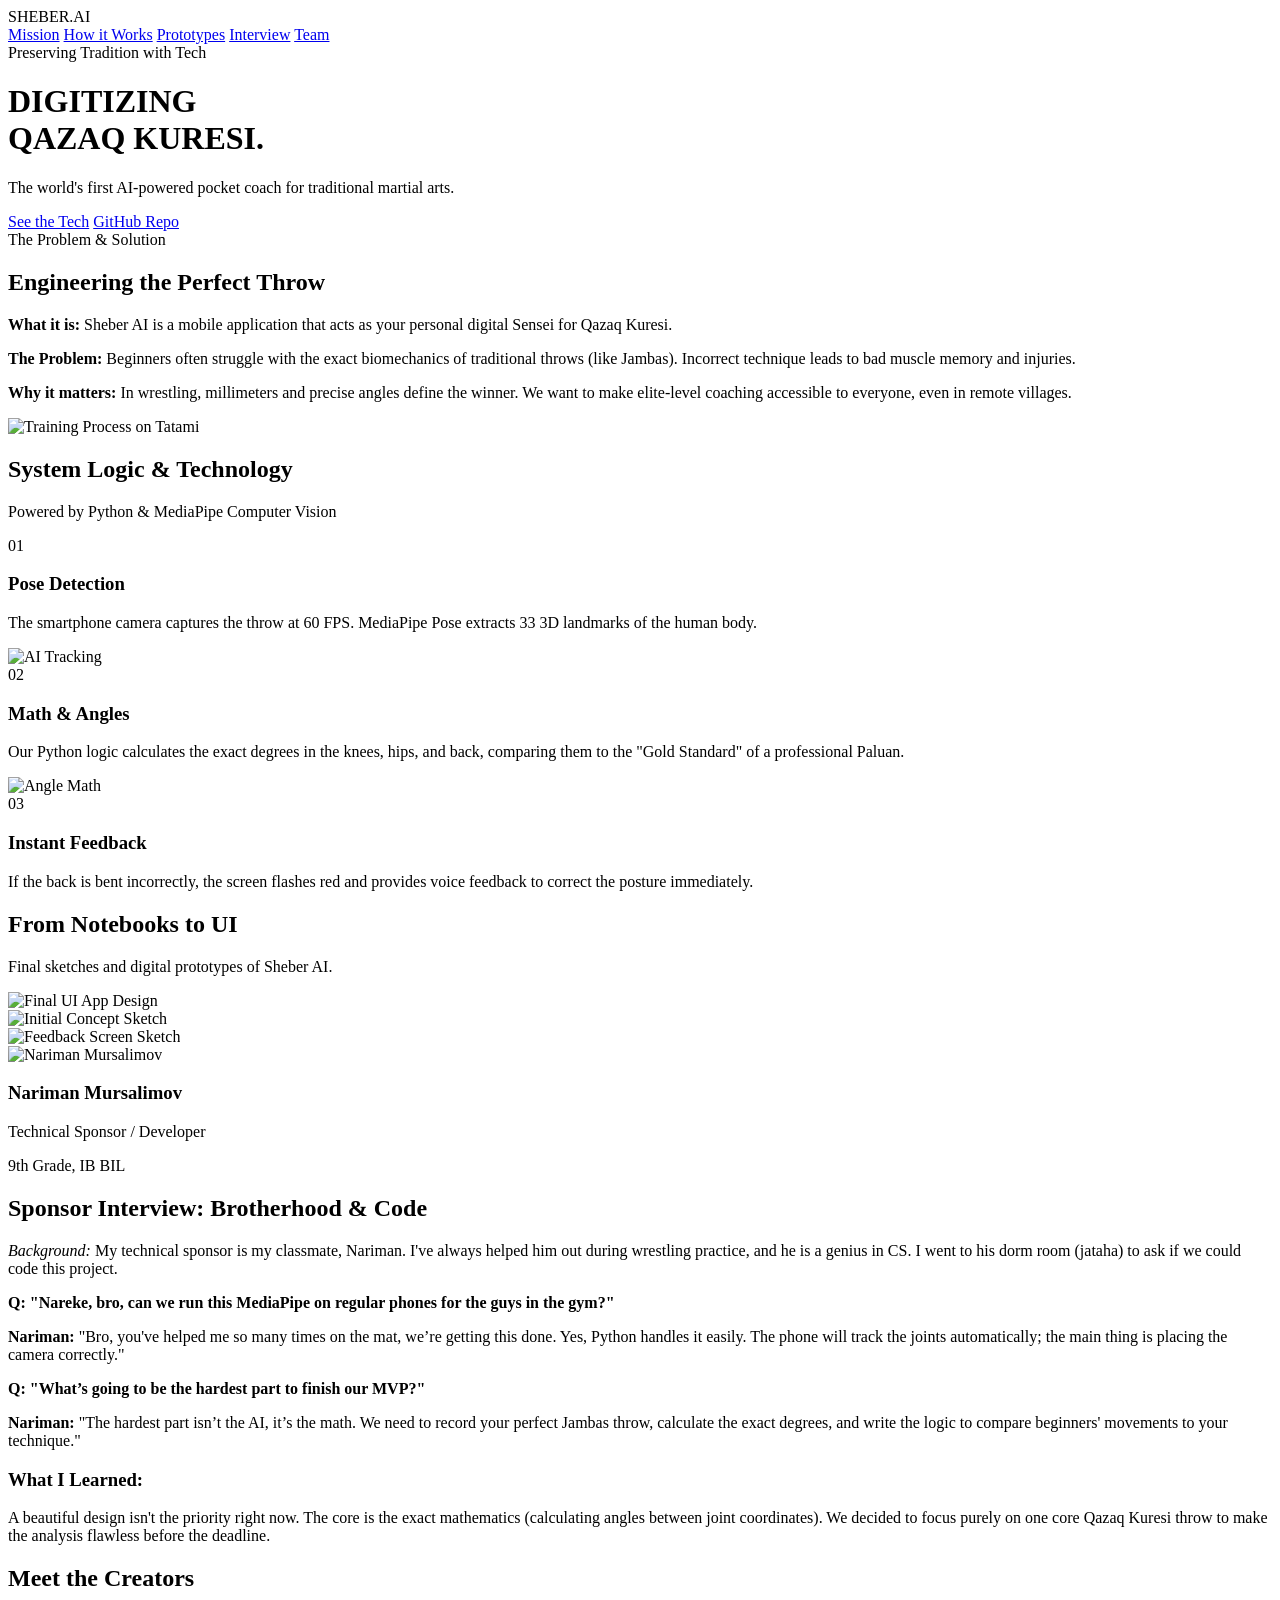
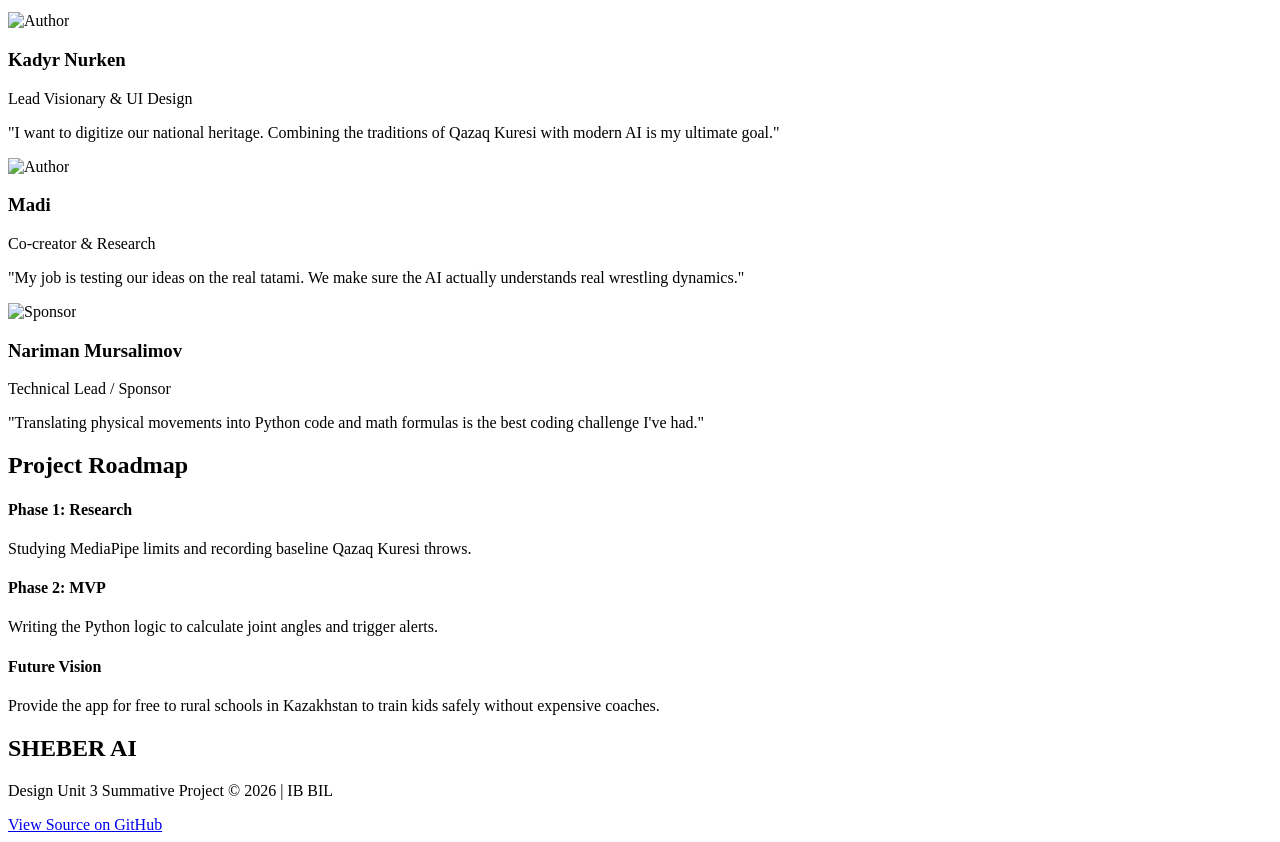
==== index.html @ 111e593d "Add initial HTML structure for Sheber AI project This HTML file serves as the main structure for the" ====
<!DOCTYPE html>
<html lang="en">
<head>
    <meta charset="UTF-8">
    <meta name="viewport" content="width=device-width, initial-scale=1.0">
    <title>Sheber AI | Digitizing Qazaq Kuresi</title>
    <link rel="stylesheet" href="style.css">
    <link href="https://fonts.googleapis.com/css2?family=Plus+Jakarta+Sans:wght@300;400;600;800&display=swap" rel="stylesheet">
</head>
<body>

    <nav class="glass-nav">
        <div class="nav-content">
            <div class="logo">SHEBER<span>.AI</span></div>
            <div class="links">
                <a href="#about">Mission</a>
                <a href="#logic">How it Works</a>
                <a href="#prototype">Prototypes</a>
                <a href="#sponsor">Interview</a>
                <a href="#authors">Team</a>
            </div>
        </div>
    </nav>

    <header class="hero-premium">
        <div class="hero-bg" style="background-image: url('hero-bg.jpg');"></div>
        <div class="hero-inner">
            <span class="badge">Preserving Tradition with Tech</span>
            <h1>DIGITIZING<br><span class="gradient-text">QAZAQ KURESI.</span></h1>
            <p>The world's first AI-powered pocket coach for traditional martial arts.</p>
            <div class="hero-cta">
                <a href="#logic" class="btn-main">See the Tech</a>
                <a href="https://github.com/твоя-ссылка" class="btn-outline">GitHub Repo</a>
            </div>
        </div>
    </header>

    <section id="about" class="reveal">
        <div class="container grid-main">
            <div class="text-block">
                <span class="tag">The Problem & Solution</span>
                <h2>Engineering the Perfect Throw</h2>
                <p><strong>What it is:</strong> Sheber AI is a mobile application that acts as your personal digital Sensei for Qazaq Kuresi.</p>
                <p><strong>The Problem:</strong> Beginners often struggle with the exact biomechanics of traditional throws (like Jambas). Incorrect technique leads to bad muscle memory and injuries.</p>
                <p><strong>Why it matters:</strong> In wrestling, millimeters and precise angles define the winner. We want to make elite-level coaching accessible to everyone, even in remote villages.</p>
            </div>
            <div class="image-block">
                <img src="gym-real.jpg" alt="Training Process on Tatami">
            </div>
        </div>
    </section>

    <section id="logic" class="dark-section reveal">
        <div class="container">
            <h2 class="center white-text">System Logic & Technology</h2>
            <p class="center white-text subtitle">Powered by Python & MediaPipe Computer Vision</p>
            
            <div class="logic-steps">
                <div class="l-card">
                    <div class="step-num">01</div>
                    <h3>Pose Detection</h3>
                    <p>The smartphone camera captures the throw at 60 FPS. MediaPipe Pose extracts 33 3D landmarks of the human body.</p>
                    <img src="ai-skeleton.jpg" alt="AI Tracking" class="tech-img">
                </div>
                <div class="l-card">
                    <div class="step-num">02</div>
                    <h3>Math & Angles</h3>
                    <p>Our Python logic calculates the exact degrees in the knees, hips, and back, comparing them to the "Gold Standard" of a professional Paluan.</p>
                    <img src="math-logic.jpg" alt="Angle Math" class="tech-img">
                </div>
                <div class="l-card">
                    <div class="step-num">03</div>
                    <h3>Instant Feedback</h3>
                    <p>If the back is bent incorrectly, the screen flashes red and provides voice feedback to correct the posture immediately.</p>
                </div>
            </div>
        </div>
    </section>

    <section id="prototype" class="reveal">
        <div class="container">
            <h2 class="center">From Notebooks to UI</h2>
            <p class="center subtitle">Final sketches and digital prototypes of Sheber AI.</p>
            <div class="gallery-premium">
                <div class="gallery-item main-p"><img src="final-ui.jpg" alt="Final UI App Design"></div>
                <div class="gallery-item"><img src="sketch1.jpg" alt="Initial Concept Sketch"></div>
                <div class="gallery-item"><img src="sketch2.jpg" alt="Feedback Screen Sketch"></div>
            </div>
        </div>
    </section>

    <section id="sponsor" class="reveal">
        <div class="container">
            <div class="sponsor-box">
                <div class="sponsor-profile">
                    <img src="nariman.jpg" alt="Nariman Mursalimov">
                    <h3>Nariman Mursalimov</h3>
                    <p class="role">Technical Sponsor / Developer</p>
                    <p class="school">9th Grade, IB BIL</p>
                </div>
                <div class="sponsor-text">
                    <h2>Sponsor Interview: Brotherhood & Code</h2>
                    <p><em>Background:</em> My technical sponsor is my classmate, Nariman. I've always helped him out during wrestling practice, and he is a genius in CS. I went to his dorm room (jataha) to ask if we could code this project.</p>
                    
                    <div class="qa-block">
                        <p><strong>Q: "Nareke, bro, can we run this MediaPipe on regular phones for the guys in the gym?"</strong></p>
                        <p><strong>Nariman:</strong> "Bro, you've helped me so many times on the mat, we’re getting this done. Yes, Python handles it easily. The phone will track the joints automatically; the main thing is placing the camera correctly."</p>
                    </div>
                    
                    <div class="qa-block">
                        <p><strong>Q: "What’s going to be the hardest part to finish our MVP?"</strong></p>
                        <p><strong>Nariman:</strong> "The hardest part isn’t the AI, it’s the math. We need to record your perfect Jambas throw, calculate the exact degrees, and write the logic to compare beginners' movements to your technique."</p>
                    </div>

                    <div class="learned-block">
                        <h3>What I Learned:</h3>
                        <p>A beautiful design isn't the priority right now. The core is the exact mathematics (calculating angles between joint coordinates). We decided to focus purely on one core Qazaq Kuresi throw to make the analysis flawless before the deadline.</p>
                    </div>
                </div>
            </div>
        </div>
    </section>

    <section id="authors" class="dark-section reveal">
        <div class="container">
            <h2 class="center white-text">Meet the Creators</h2>
            <div class="team-grid">
                <div class="team-card">
                    <img src="nurken.jpg" alt="Author">
                    <h3>Kadyr Nurken</h3>
                    <p class="role">Lead Visionary & UI Design</p>
                    <p class="motivation">"I want to digitize our national heritage. Combining the traditions of Qazaq Kuresi with modern AI is my ultimate goal."</p>
                </div>
                <div class="team-card">
                    <img src="madi.jpg" alt="Author">
                    <h3>Madi</h3>
                    <p class="role">Co-creator & Research</p>
                    <p class="motivation">"My job is testing our ideas on the real tatami. We make sure the AI actually understands real wrestling dynamics."</p>
                </div>
                <div class="team-card">
                    <img src="nariman-code.jpg" alt="Sponsor">
                    <h3>Nariman Mursalimov</h3>
                    <p class="role">Technical Lead / Sponsor</p>
                    <p class="motivation">"Translating physical movements into Python code and math formulas is the best coding challenge I've had."</p>
                </div>
            </div>
        </div>
    </section>

    <section id="timeline" class="reveal">
        <div class="container">
            <h2 class="center">Project Roadmap</h2>
            <div class="timeline-flex">
                <div class="t-box">
                    <h4>Phase 1: Research</h4>
                    <p>Studying MediaPipe limits and recording baseline Qazaq Kuresi throws.</p>
                </div>
                <div class="t-box">
                    <h4>Phase 2: MVP</h4>
                    <p>Writing the Python logic to calculate joint angles and trigger alerts.</p>
                </div>
                <div class="t-box highlight-box">
                    <h4>Future Vision</h4>
                    <p>Provide the app for free to rural schools in Kazakhstan to train kids safely without expensive coaches.</p>
                </div>
            </div>
        </div>
    </section>

    <footer>
        <div class="container center">
            <h2>SHEBER AI</h2>
            <p>Design Unit 3 Summative Project © 2026 | IB BIL</p>
            <a href="https://github.com/" class="footer-link">View Source on GitHub</a>
        </div>
    </footer>

    <script>
        const observer = new IntersectionObserver((entries) => {
            entries.forEach(entry => {
                if (entry.isIntersecting) {
                    entry.target.classList.add('active');
                }
            });
        }, { threshold: 0.15 });
        
        document.querySelectorAll('.reveal').forEach(el => observer.observe(el));
    </script>
</body>
</html>
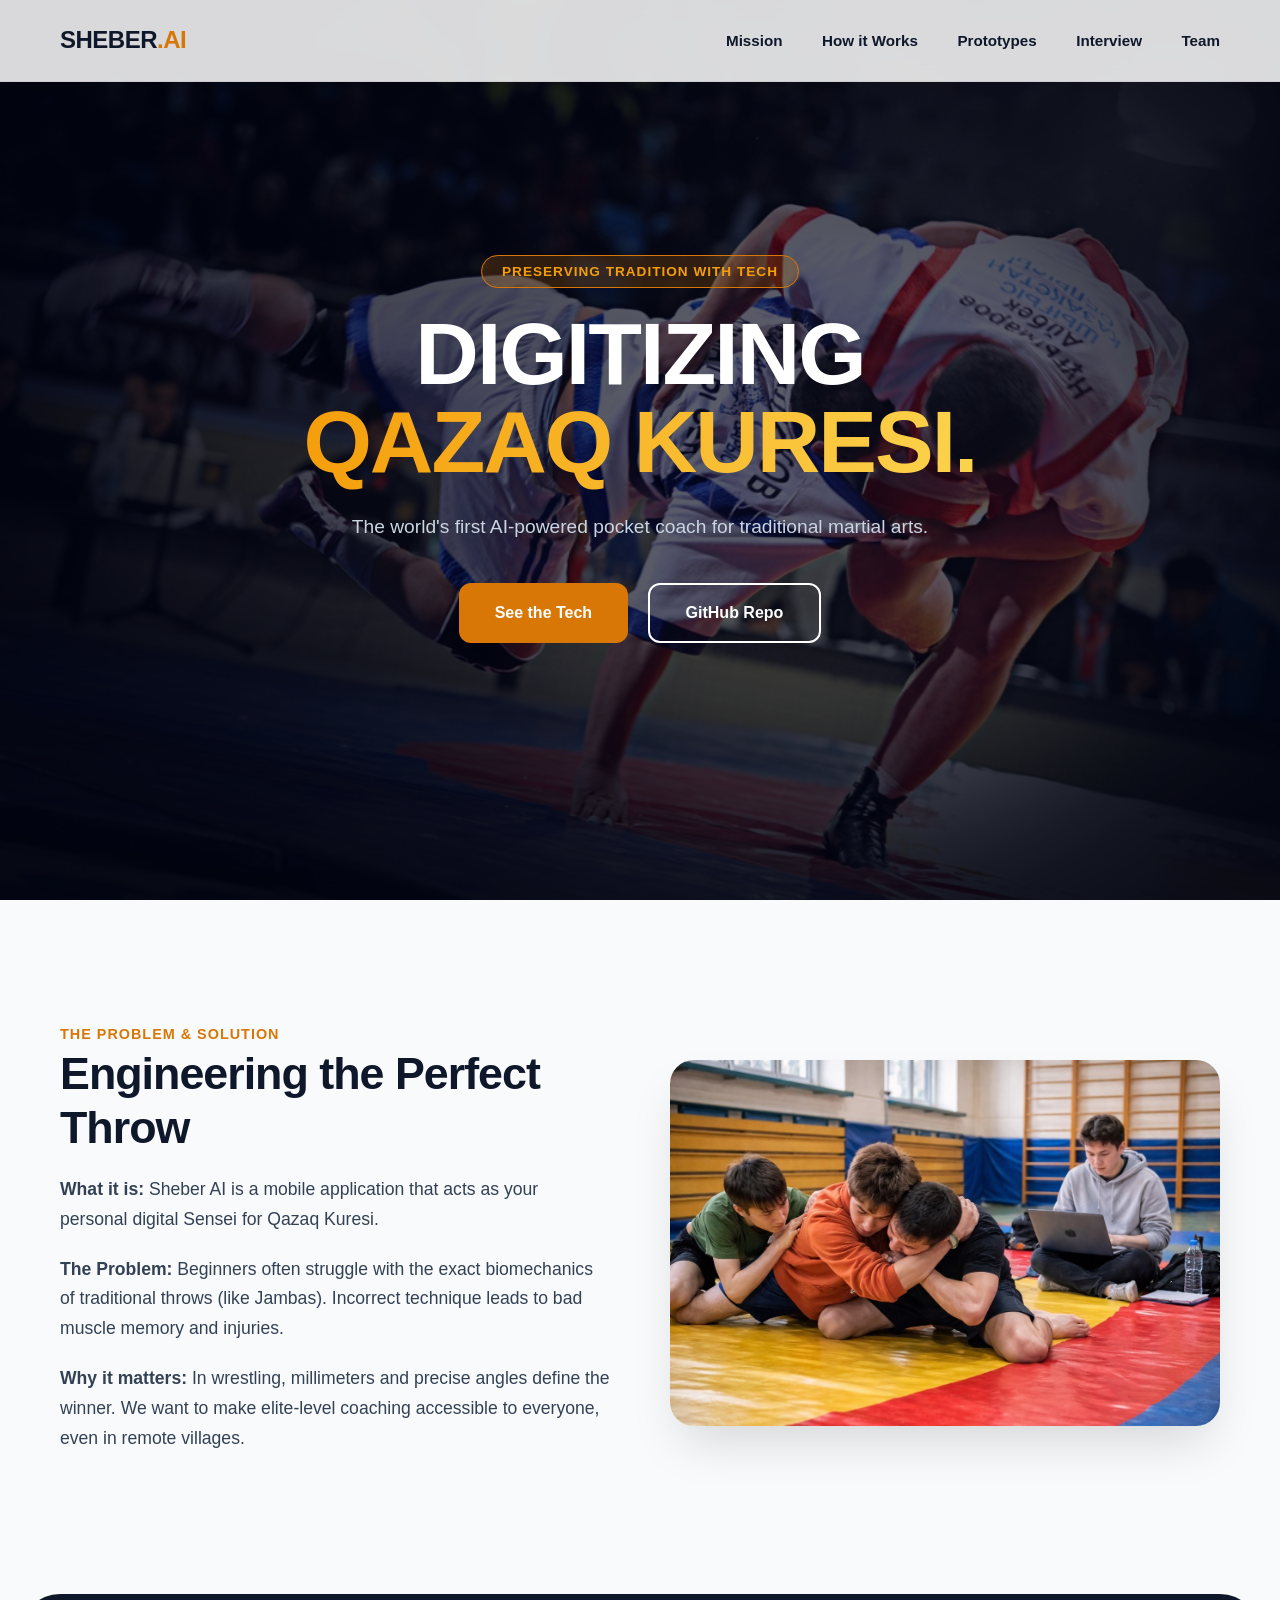
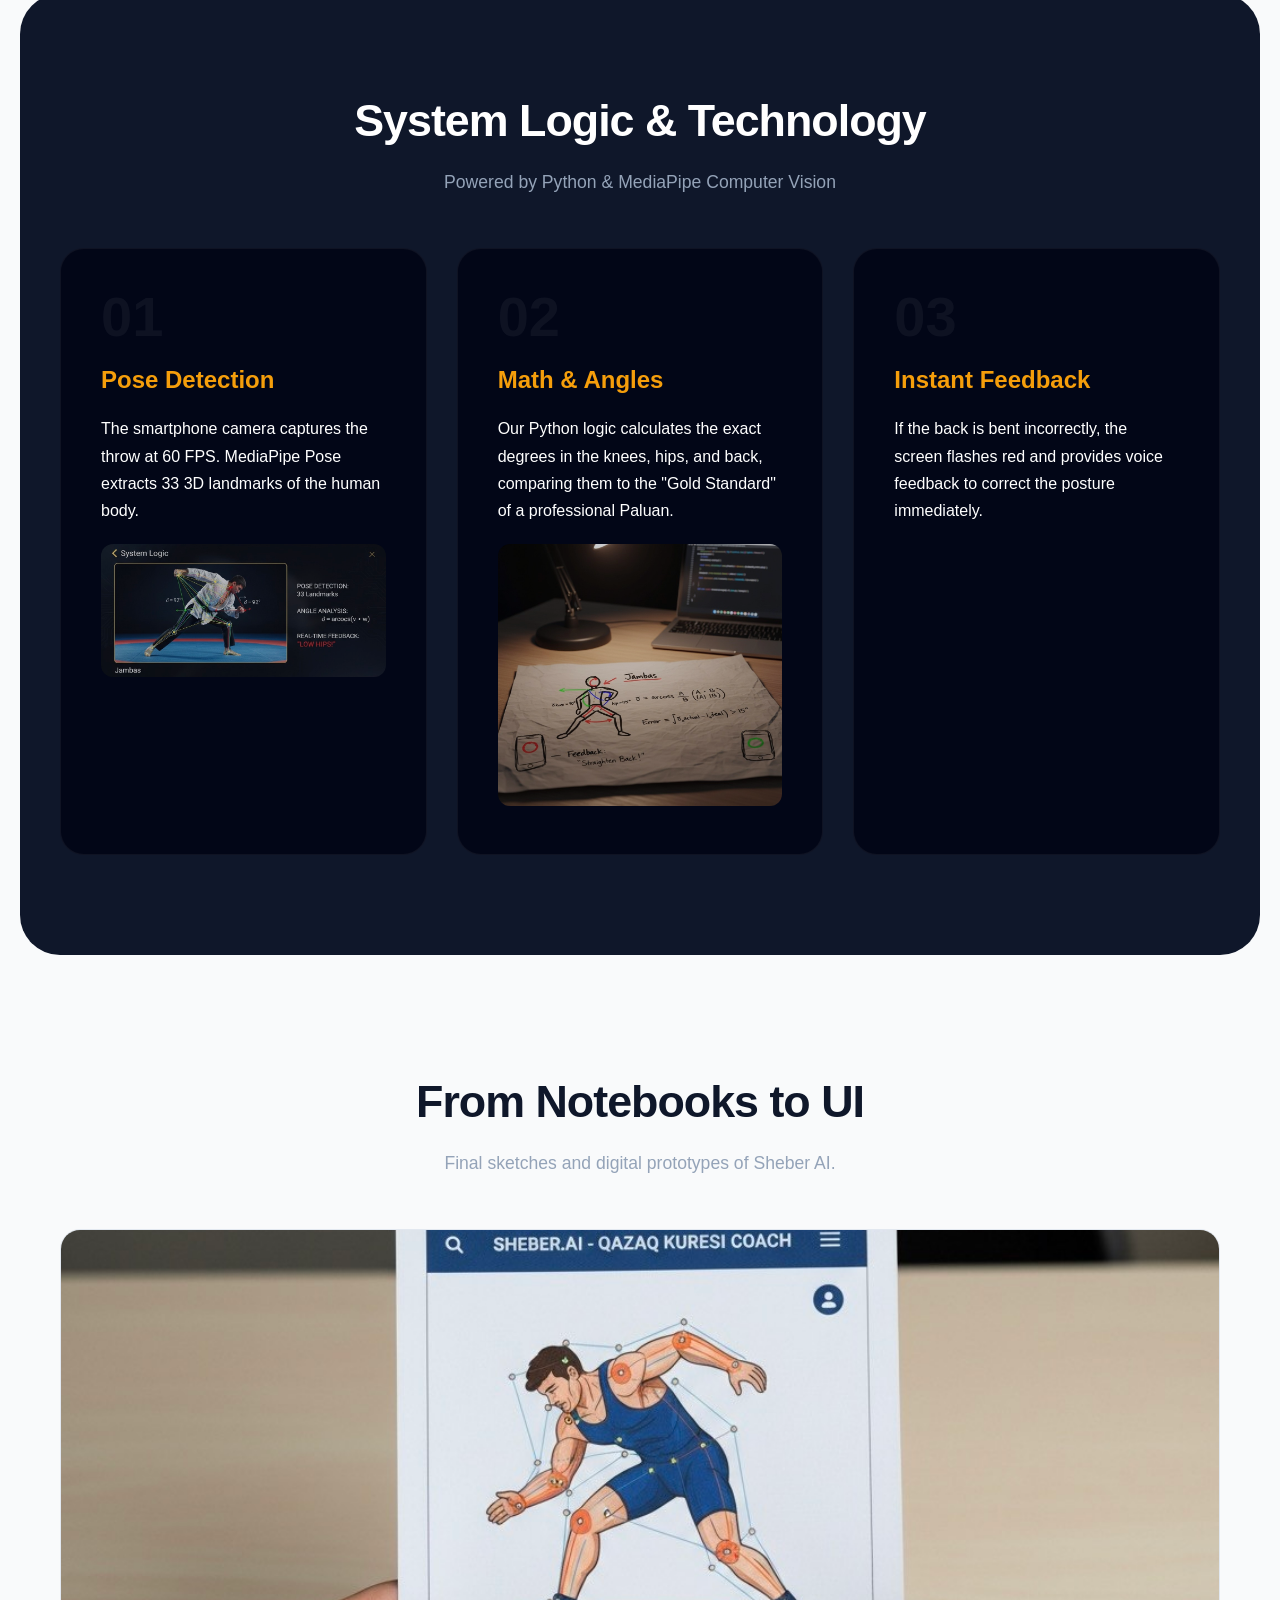
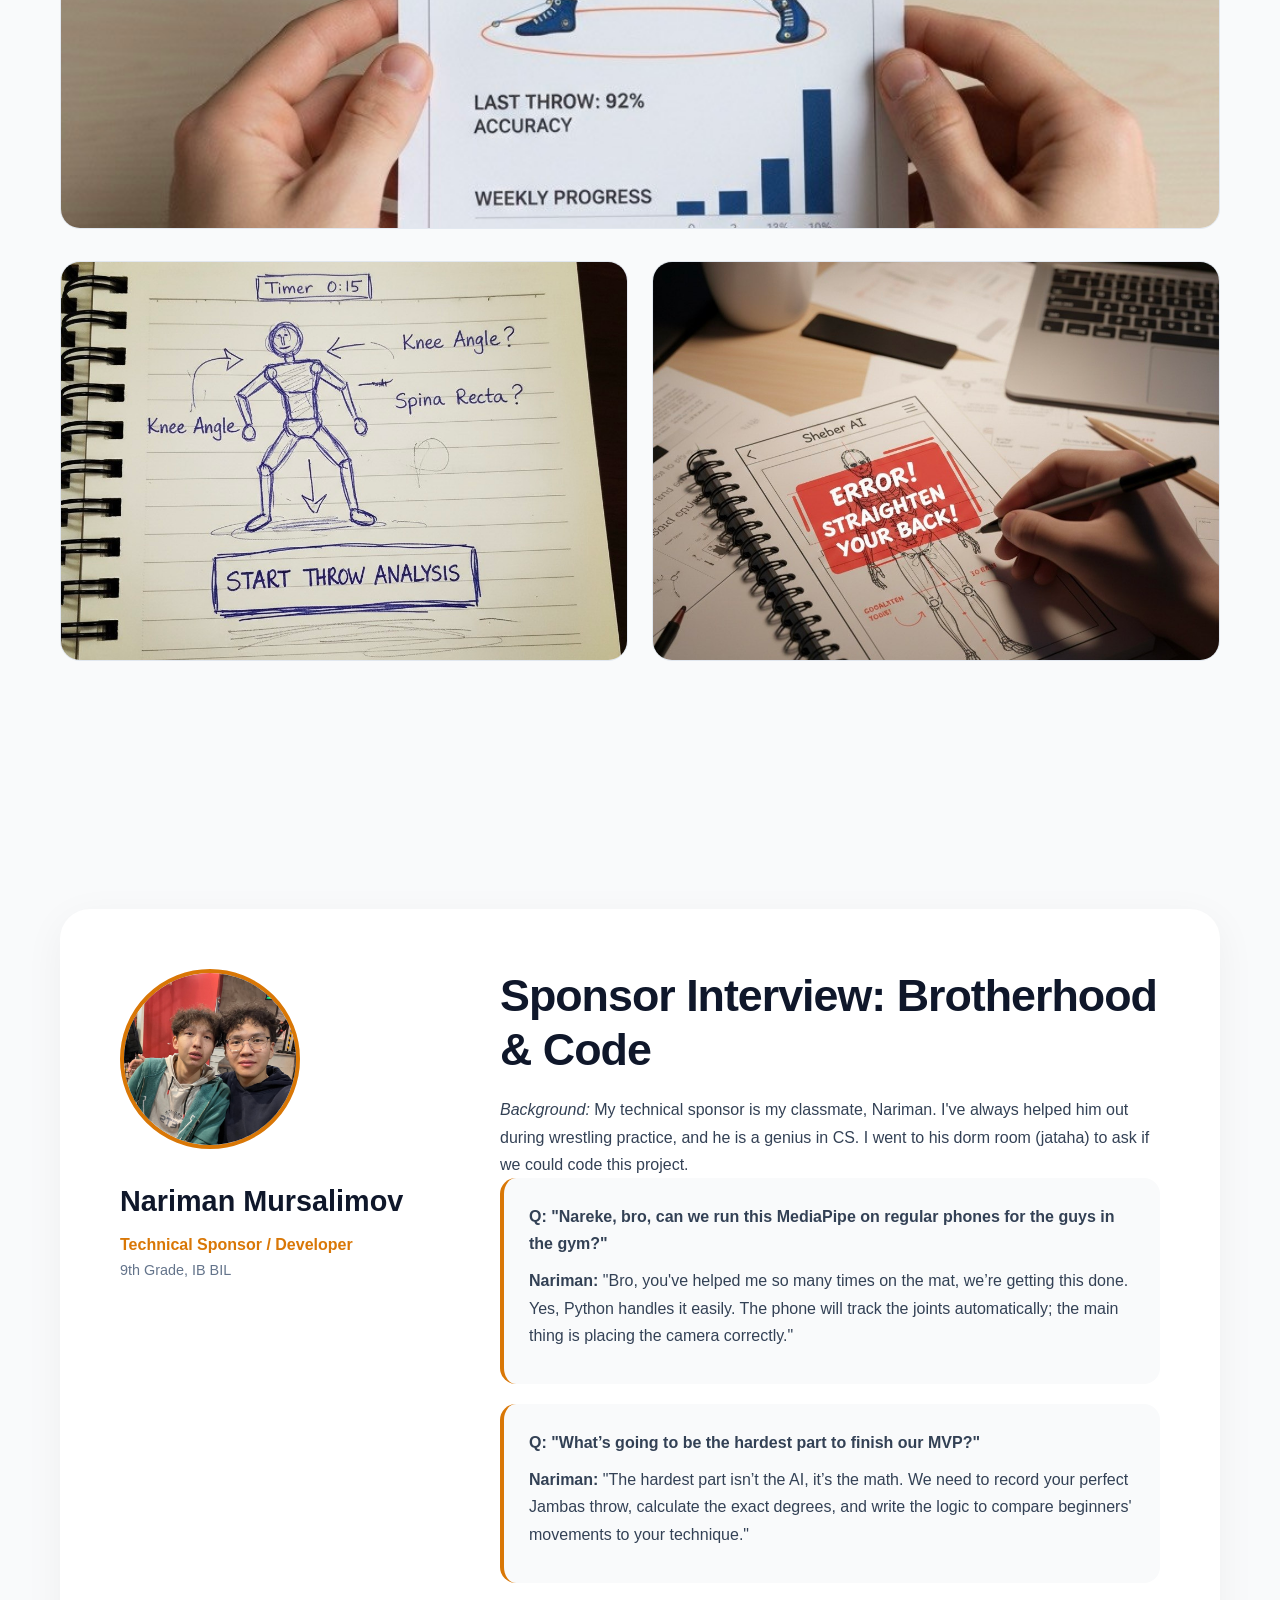
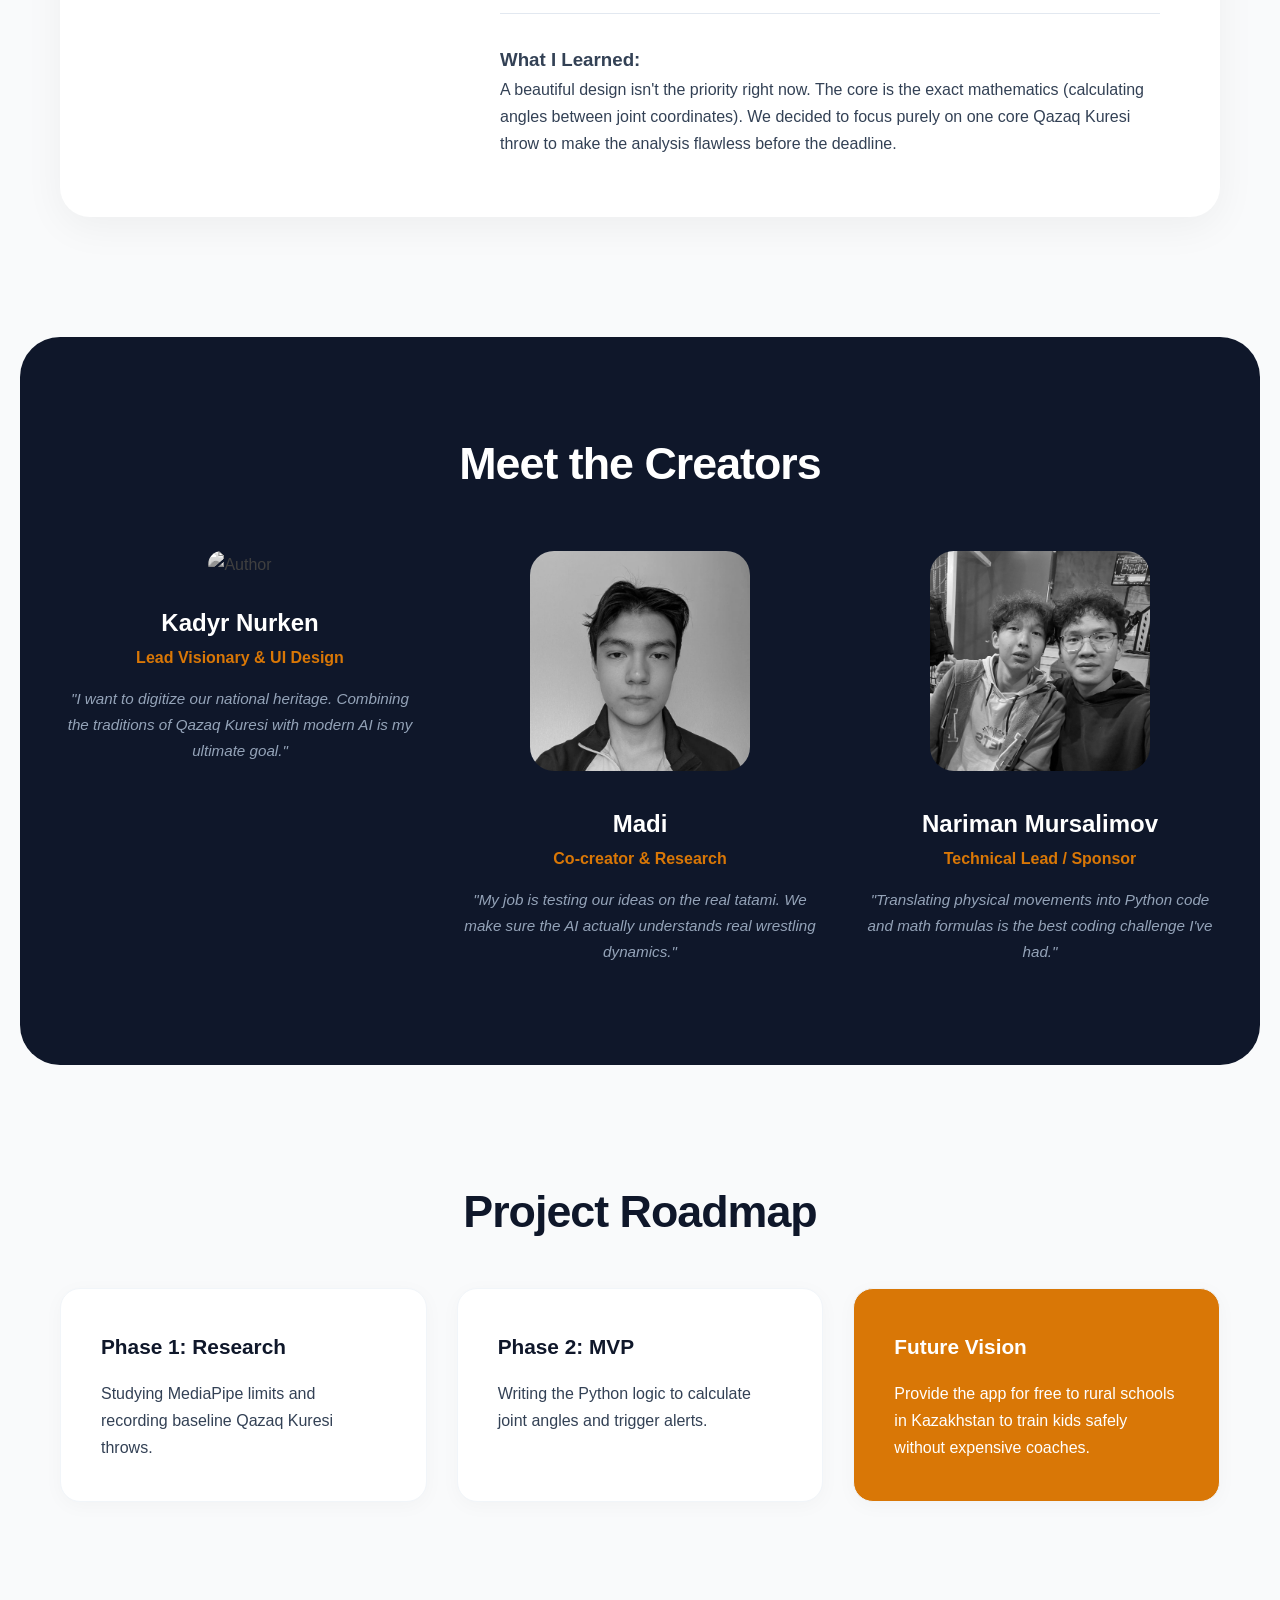
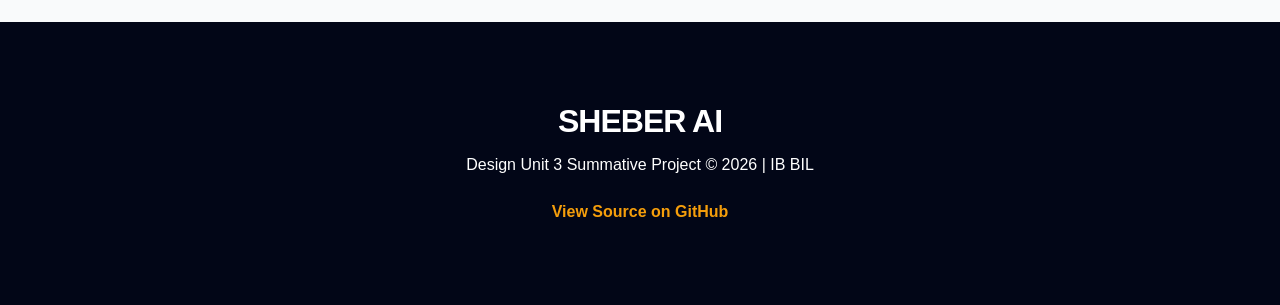
==== commit 50a752ce: "Update image sources in index.html" ====
--- a/index.html
+++ b/index.html
@@ -23,7 +23,7 @@
     </nav>
 
     <header class="hero-premium">
-        <div class="hero-bg" style="background-image: url('hero-bg.jpg');"></div>
+        <div class="hero-bg" style="background-image: url('kazakh kuresi 1.jpg');"></div>
         <div class="hero-inner">
             <span class="badge">Preserving Tradition with Tech</span>
             <h1>DIGITIZING<br><span class="gradient-text">QAZAQ KURESI.</span></h1>
@@ -45,7 +45,7 @@
                 <p><strong>Why it matters:</strong> In wrestling, millimeters and precise angles define the winner. We want to make elite-level coaching accessible to everyone, even in remote villages.</p>
             </div>
             <div class="image-block">
-                <img src="gym-real.jpg" alt="Training Process on Tatami">
+                <img src="IMG_4762.JPG" alt="Training Process on Tatami">
             </div>
         </div>
     </section>
@@ -60,13 +60,13 @@
                     <div class="step-num">01</div>
                     <h3>Pose Detection</h3>
                     <p>The smartphone camera captures the throw at 60 FPS. MediaPipe Pose extracts 33 3D landmarks of the human body.</p>
-                    <img src="ai-skeleton.jpg" alt="AI Tracking" class="tech-img">
+                    <img src="IMG_4757.jpg" alt="AI Tracking" class="tech-img">
                 </div>
                 <div class="l-card">
                     <div class="step-num">02</div>
                     <h3>Math & Angles</h3>
                     <p>Our Python logic calculates the exact degrees in the knees, hips, and back, comparing them to the "Gold Standard" of a professional Paluan.</p>
-                    <img src="math-logic.jpg" alt="Angle Math" class="tech-img">
+                    <img src="IMG_4758.jpg" alt="Angle Math" class="tech-img">
                 </div>
                 <div class="l-card">
                     <div class="step-num">03</div>
@@ -82,9 +82,9 @@
             <h2 class="center">From Notebooks to UI</h2>
             <p class="center subtitle">Final sketches and digital prototypes of Sheber AI.</p>
             <div class="gallery-premium">
-                <div class="gallery-item main-p"><img src="final-ui.jpg" alt="Final UI App Design"></div>
-                <div class="gallery-item"><img src="sketch1.jpg" alt="Initial Concept Sketch"></div>
-                <div class="gallery-item"><img src="sketch2.jpg" alt="Feedback Screen Sketch"></div>
+                <div class="gallery-item main-p"><img src="IMG_4759.jpg" alt="Final UI App Design"></div>
+                <div class="gallery-item"><img src="IMG_4763.jpg" alt="Initial Concept Sketch"></div>
+                <div class="gallery-item"><img src="IMG_4760.jpg" alt="Feedback Screen Sketch"></div>
             </div>
         </div>
     </section>
@@ -93,7 +93,7 @@
         <div class="container">
             <div class="sponsor-box">
                 <div class="sponsor-profile">
-                    <img src="nariman.jpg" alt="Nariman Mursalimov">
+                    <img src="IMG_3914.JPG" alt="Nariman Mursalimov">
                     <h3>Nariman Mursalimov</h3>
                     <p class="role">Technical Sponsor / Developer</p>
                     <p class="school">9th Grade, IB BIL</p>
@@ -126,19 +126,19 @@
             <h2 class="center white-text">Meet the Creators</h2>
             <div class="team-grid">
                 <div class="team-card">
-                    <img src="nurken.jpg" alt="Author">
+                    <img src="IMG_4383.HEIC" alt="Author">
                     <h3>Kadyr Nurken</h3>
                     <p class="role">Lead Visionary & UI Design</p>
                     <p class="motivation">"I want to digitize our national heritage. Combining the traditions of Qazaq Kuresi with modern AI is my ultimate goal."</p>
                 </div>
                 <div class="team-card">
-                    <img src="madi.jpg" alt="Author">
+                    <img src="IMG_6C34CCD4B9FD-4.jpeg" alt="Author">
                     <h3>Madi</h3>
                     <p class="role">Co-creator & Research</p>
                     <p class="motivation">"My job is testing our ideas on the real tatami. We make sure the AI actually understands real wrestling dynamics."</p>
                 </div>
                 <div class="team-card">
-                    <img src="nariman-code.jpg" alt="Sponsor">
+                    <img src="IMG_3914.JPG" alt="Sponsor">
                     <h3>Nariman Mursalimov</h3>
                     <p class="role">Technical Lead / Sponsor</p>
                     <p class="motivation">"Translating physical movements into Python code and math formulas is the best coding challenge I've had."</p>
--- a/style.css
+++ b/style.css
@@ -0,0 +1,264 @@
+/* Базовые настройки и переменные */
+:root {
+    --bg-light: #f9fafb;
+    --dark: #0f172a;
+    --darker: #020617;
+    --gold: #d97706; /* Золотой акцент для традиционного стиля */
+    --gold-light: #f59e0b;
+    --text-main: #334155;
+    --white: #ffffff;
+}
+
+* {
+    margin: 0;
+    padding: 0;
+    box-sizing: border-box;
+    scroll-behavior: smooth;
+}
+
+body {
+    font-family: 'Plus Jakarta Sans', sans-serif;
+    background-color: var(--bg-light);
+    color: var(--text-main);
+    line-height: 1.7;
+    overflow-x: hidden;
+}
+
+.container {
+    max-width: 1200px;
+    margin: 0 auto;
+    padding: 0 20px;
+}
+
+.center { text-align: center; }
+.white-text { color: var(--white); }
+.subtitle { color: #94a3b8; font-size: 1.1rem; margin-bottom: 40px; }
+
+/* Навигация (Стекло) */
+.glass-nav {
+    position: fixed;
+    top: 0; 
+    width: 100%;
+    backdrop-filter: blur(15px);
+    background: rgba(255, 255, 255, 0.85);
+    z-index: 1000;
+    border-bottom: 1px solid rgba(0,0,0,0.05);
+}
+
+.nav-content {
+    max-width: 1200px;
+    margin: 0 auto;
+    display: flex;
+    justify-content: space-between;
+    align-items: center;
+    padding: 20px;
+}
+
+.logo { font-weight: 800; font-size: 1.5rem; color: var(--dark); letter-spacing: -0.5px; }
+.logo span { color: var(--gold); }
+
+.links a {
+    text-decoration: none;
+    color: var(--dark);
+    margin-left: 35px;
+    font-weight: 600;
+    font-size: 0.95rem;
+    transition: color 0.3s ease;
+}
+
+.links a:hover { color: var(--gold); }
+
+/* Hero Section (Главный экран) */
+.hero-premium {
+    height: 100vh;
+    position: relative;
+    display: flex;
+    align-items: center;
+    justify-content: center;
+    text-align: center;
+    background-color: var(--darker);
+    color: var(--white);
+    overflow: hidden;
+}
+
+.hero-bg {
+    position: absolute;
+    top: 0; left: 0; width: 100%; height: 100%;
+    background-size: cover;
+    background-position: center;
+    opacity: 0.35; /* Затемняем картинку, чтобы текст читался */
+    z-index: 1;
+}
+
+.hero-inner {
+    position: relative;
+    z-index: 2;
+    max-width: 800px;
+    padding: 0 20px;
+}
+
+.badge {
+    background: rgba(217, 119, 6, 0.2);
+    color: var(--gold-light);
+    padding: 8px 20px;
+    border-radius: 50px;
+    font-size: 0.85rem;
+    font-weight: 700;
+    text-transform: uppercase;
+    letter-spacing: 1px;
+    border: 1px solid var(--gold);
+}
+
+.hero-premium h1 {
+    font-size: 5.5rem;
+    font-weight: 800;
+    letter-spacing: -2px;
+    line-height: 1;
+    margin: 25px 0;
+}
+
+.gradient-text {
+    background: linear-gradient(90deg, var(--gold-light), #fcd34d);
+    -webkit-background-clip: text;
+    -webkit-text-fill-color: transparent;
+}
+
+.hero-inner p { font-size: 1.2rem; color: #cbd5e1; margin-bottom: 40px; }
+
+/* Кнопки */
+.btn-main {
+    background: var(--gold);
+    color: var(--white);
+    padding: 16px 36px;
+    text-decoration: none;
+    border-radius: 12px;
+    font-weight: 700;
+    margin-right: 15px;
+    transition: 0.3s;
+    display: inline-block;
+}
+.btn-main:hover { background: var(--gold-light); transform: translateY(-3px); }
+
+.btn-outline {
+    border: 2px solid var(--white);
+    color: var(--white);
+    padding: 14px 36px;
+    text-decoration: none;
+    border-radius: 12px;
+    font-weight: 700;
+    transition: 0.3s;
+    display: inline-block;
+}
+.btn-outline:hover { background: var(--white); color: var(--dark); }
+
+/* Отступы для секций */
+section { padding: 120px 0; }
+.tag { color: var(--gold); font-weight: 700; text-transform: uppercase; letter-spacing: 1px; font-size: 0.9rem; }
+h2 { font-size: 2.8rem; color: var(--dark); margin-bottom: 20px; line-height: 1.2; letter-spacing: -1px; }
+
+/* Grid (О проекте) */
+.grid-main {
+    display: grid;
+    grid-template-columns: 1fr 1fr;
+    gap: 60px;
+    align-items: center;
+}
+.image-block img { width: 100%; border-radius: 24px; box-shadow: 0 25px 50px -12px rgba(0, 0, 0, 0.15); }
+.text-block p { margin-bottom: 20px; font-size: 1.1rem; }
+
+/* Темная секция (Логика и Команда) */
+.dark-section {
+    background-color: var(--dark);
+    border-radius: 40px;
+    margin: 0 20px;
+    padding: 100px 20px;
+}
+
+.logic-steps {
+    display: grid;
+    grid-template-columns: repeat(3, 1fr);
+    gap: 30px;
+    margin-top: 50px;
+}
+.l-card {
+    background: var(--darker);
+    border: 1px solid rgba(255,255,255,0.05);
+    padding: 40px;
+    border-radius: 24px;
+    color: var(--white);
+    transition: 0.3s;
+}
+.l-card:hover { transform: translateY(-10px); border-color: var(--gold); }
+.step-num { font-size: 3.5rem; font-weight: 800; color: rgba(255,255,255,0.05); line-height: 1; margin-bottom: 15px; }
+.l-card h3 { font-size: 1.5rem; margin-bottom: 15px; color: var(--gold-light); }
+.tech-img { width: 100%; border-radius: 12px; margin-top: 20px; opacity: 0.8; }
+
+/* Галерея прототипов */
+.gallery-premium {
+    display: grid;
+    grid-template-columns: repeat(2, 1fr);
+    gap: 24px;
+    margin-top: 50px;
+}
+.gallery-item img { width: 100%; height: 400px; object-fit: cover; border-radius: 20px; border: 1px solid #e2e8f0; transition: 0.4s; }
+.gallery-item img:hover { transform: scale(1.02); box-shadow: 0 20px 40px rgba(0,0,0,0.1); }
+.gallery-item.main-p { grid-column: span 2; }
+.gallery-item.main-p img { height: 600px; }
+
+/* Интервью со спонсором */
+.sponsor-box {
+    display: grid;
+    grid-template-columns: 1fr 2fr;
+    gap: 50px;
+    background: var(--white);
+    padding: 60px;
+    border-radius: 30px;
+    box-shadow: 0 10px 40px rgba(0,0,0,0.05);
+    align-items: start;
+}
+.sponsor-profile img { width: 180px; height: 180px; border-radius: 50%; object-fit: cover; border: 4px solid var(--gold); margin-bottom: 20px; }
+.sponsor-profile h3 { font-size: 1.8rem; color: var(--dark); margin-bottom: 5px; }
+.role { color: var(--gold); font-weight: 700; }
+.school { color: #64748b; font-size: 0.9rem; }
+
+.qa-block { background: var(--bg-light); padding: 25px; border-radius: 16px; border-left: 4px solid var(--gold); margin-bottom: 20px; }
+.qa-block p { margin-bottom: 10px; }
+.learned-block { margin-top: 30px; padding-top: 30px; border-top: 1px solid #e2e8f0; }
+
+/* Команда */
+.team-grid {
+    display: grid;
+    grid-template-columns: repeat(3, 1fr);
+    gap: 40px;
+    margin-top: 60px;
+}
+.team-card { text-align: center; }
+.team-card img { width: 220px; height: 220px; border-radius: 24px; object-fit: cover; margin-bottom: 25px; filter: grayscale(100%); transition: 0.4s; }
+.team-card:hover img { filter: grayscale(0%); transform: translateY(-10px); }
+.team-card h3 { color: var(--white); font-size: 1.5rem; }
+.motivation { color: #94a3b8; font-style: italic; margin-top: 15px; font-size: 0.95rem; }
+
+/* Таймлайн */
+.timeline-flex { display: grid; grid-template-columns: repeat(3, 1fr); gap: 30px; margin-top: 50px; }
+.t-box { background: var(--white); padding: 40px; border-radius: 20px; box-shadow: 0 4px 20px rgba(0,0,0,0.03); border: 1px solid #f1f5f9; }
+.t-box h4 { font-size: 1.3rem; color: var(--dark); margin-bottom: 15px; }
+.highlight-box { background: var(--gold); color: var(--white); }
+.highlight-box h4 { color: var(--white); }
+
+/* Подвал */
+footer { background: var(--darker); color: var(--white); padding: 80px 20px; }
+footer h2 { color: var(--white); font-size: 2rem; margin-bottom: 10px; }
+.footer-link { color: var(--gold-light); text-decoration: none; font-weight: 600; margin-top: 20px; display: inline-block; }
+
+/* Анимации при скролле (Магия) */
+.reveal { opacity: 0; transform: translateY(40px); transition: all 1s cubic-bezier(0.16, 1, 0.3, 1); }
+.reveal.active { opacity: 1; transform: translateY(0); }
+
+/* Адаптация под телефоны */
+@media (max-width: 900px) {
+    .grid-main, .logic-steps, .gallery-premium, .sponsor-box, .team-grid, .timeline-flex { grid-template-columns: 1fr; }
+    .hero-premium h1 { font-size: 3.5rem; }
+    .gallery-item.main-p { grid-column: span 1; }
+    .dark-section { margin: 0; border-radius: 0; }
+    .links { display: none; } /* Скрываем меню на мобилках для простоты */
+}
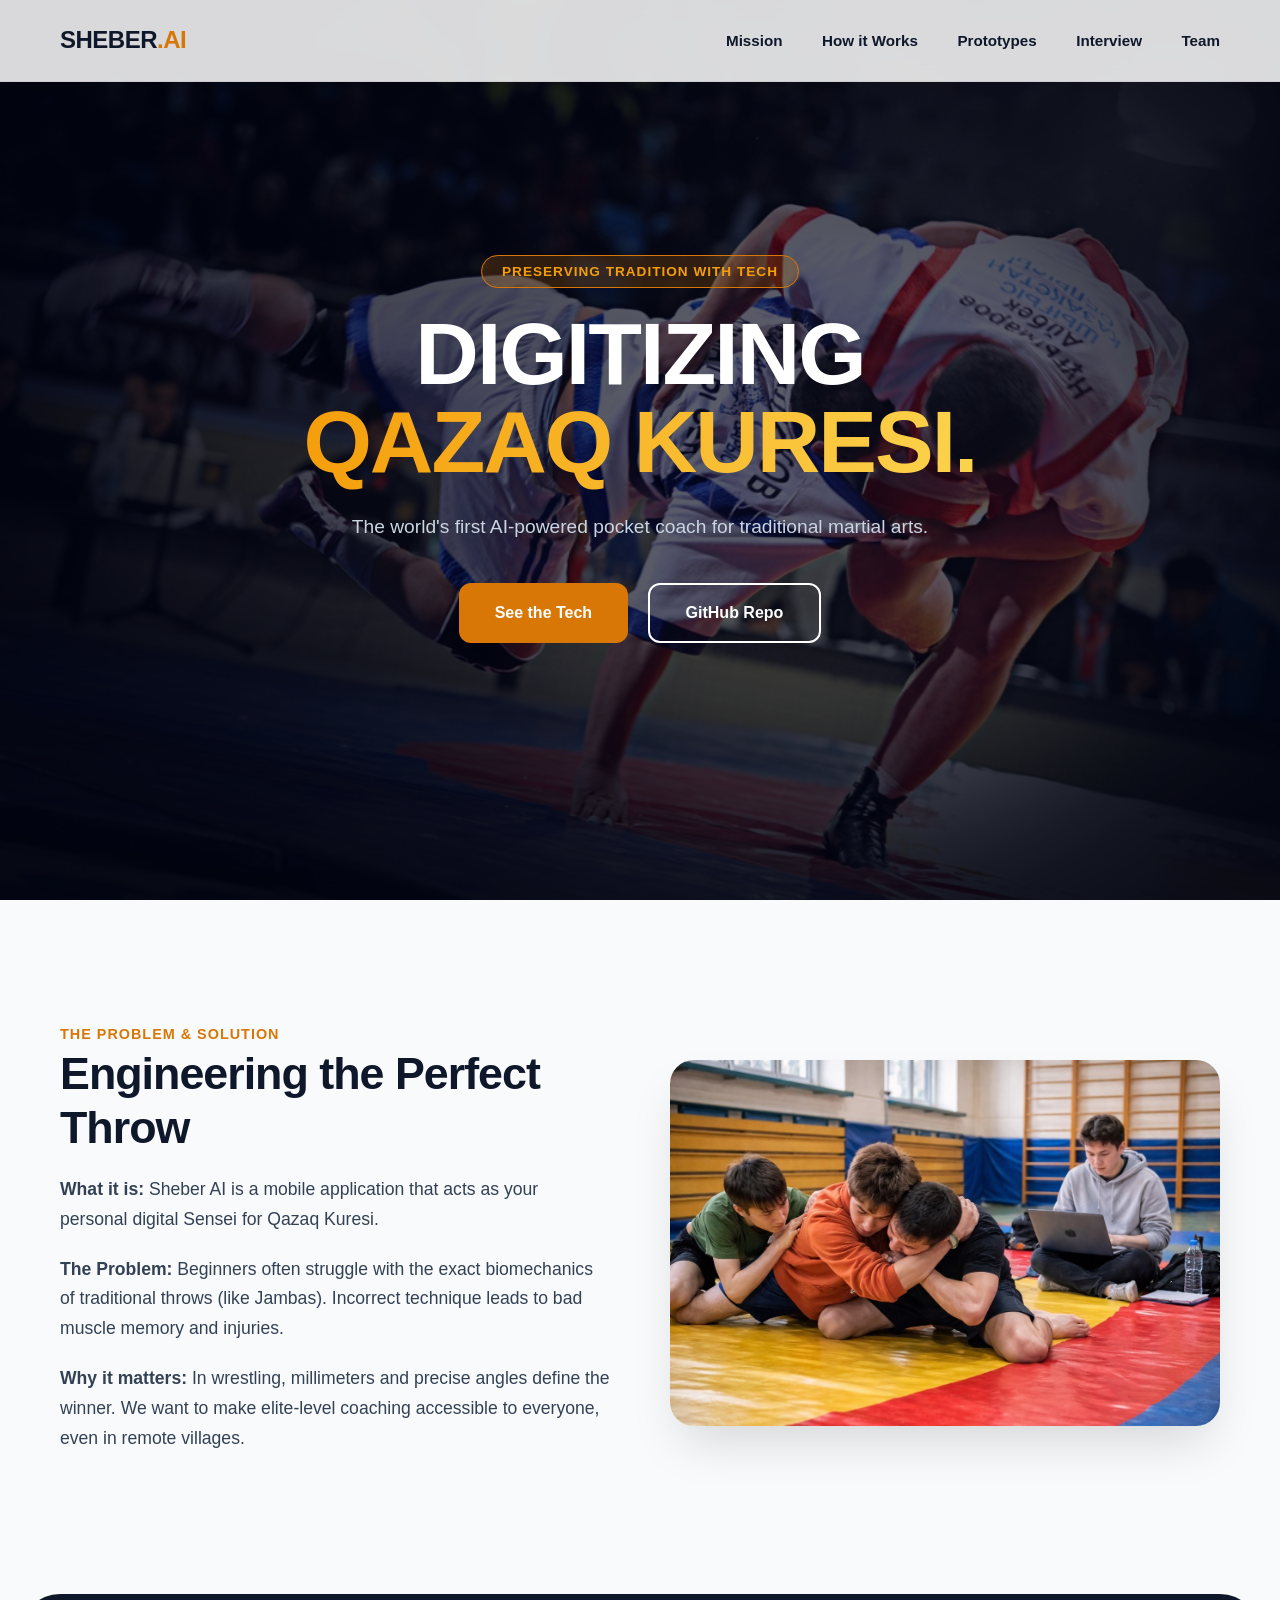
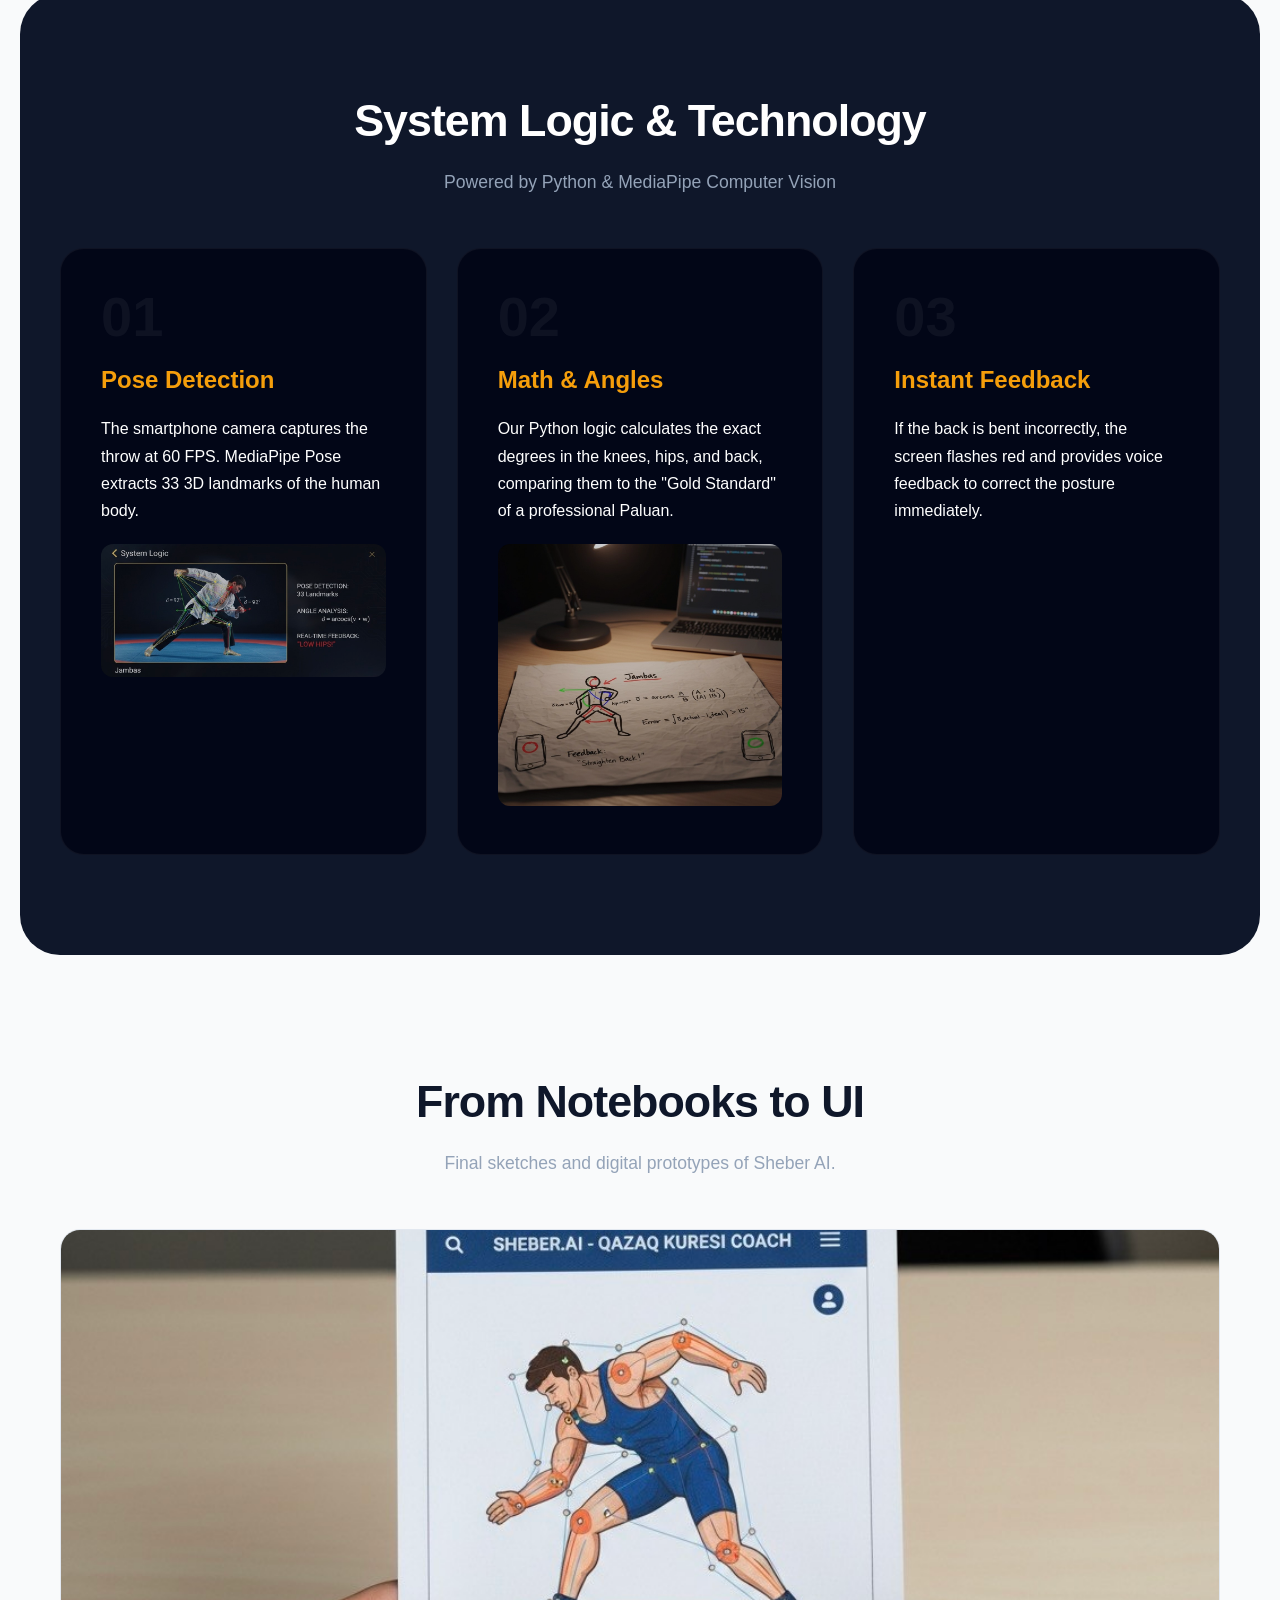
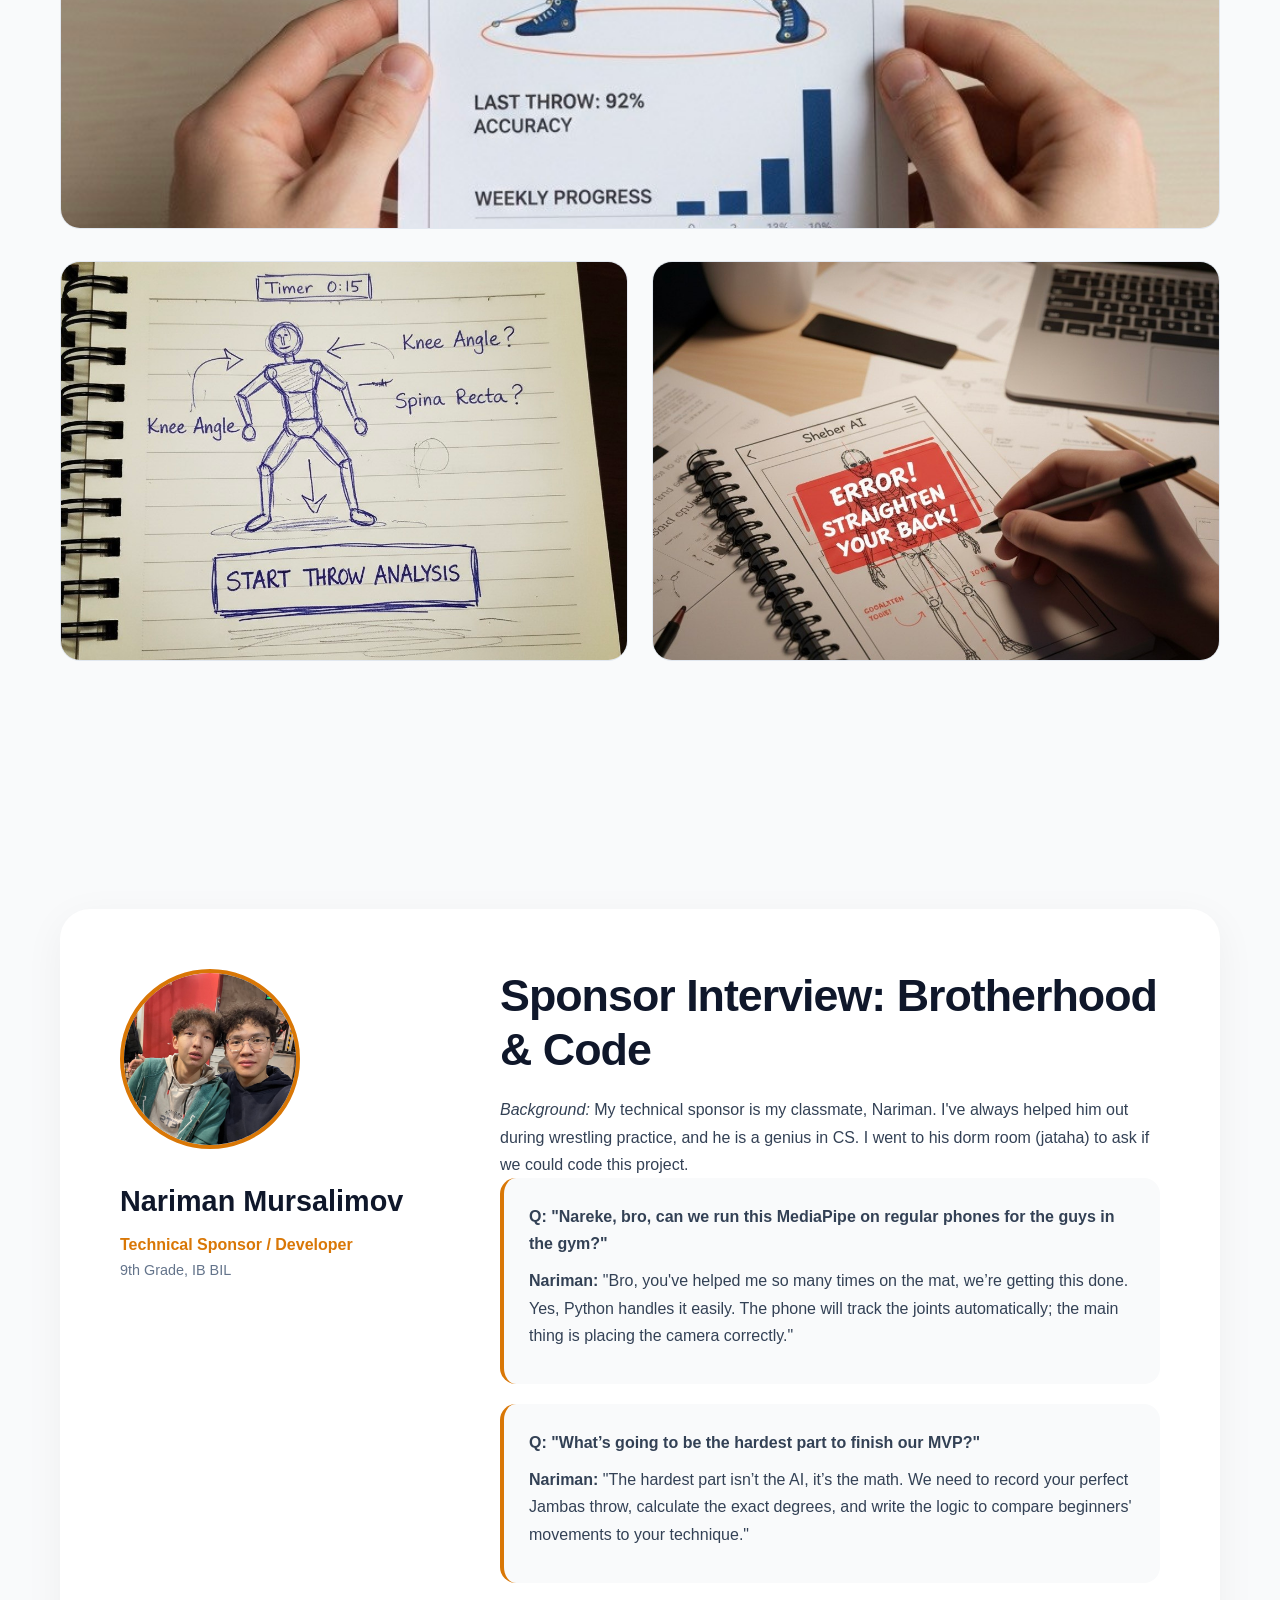
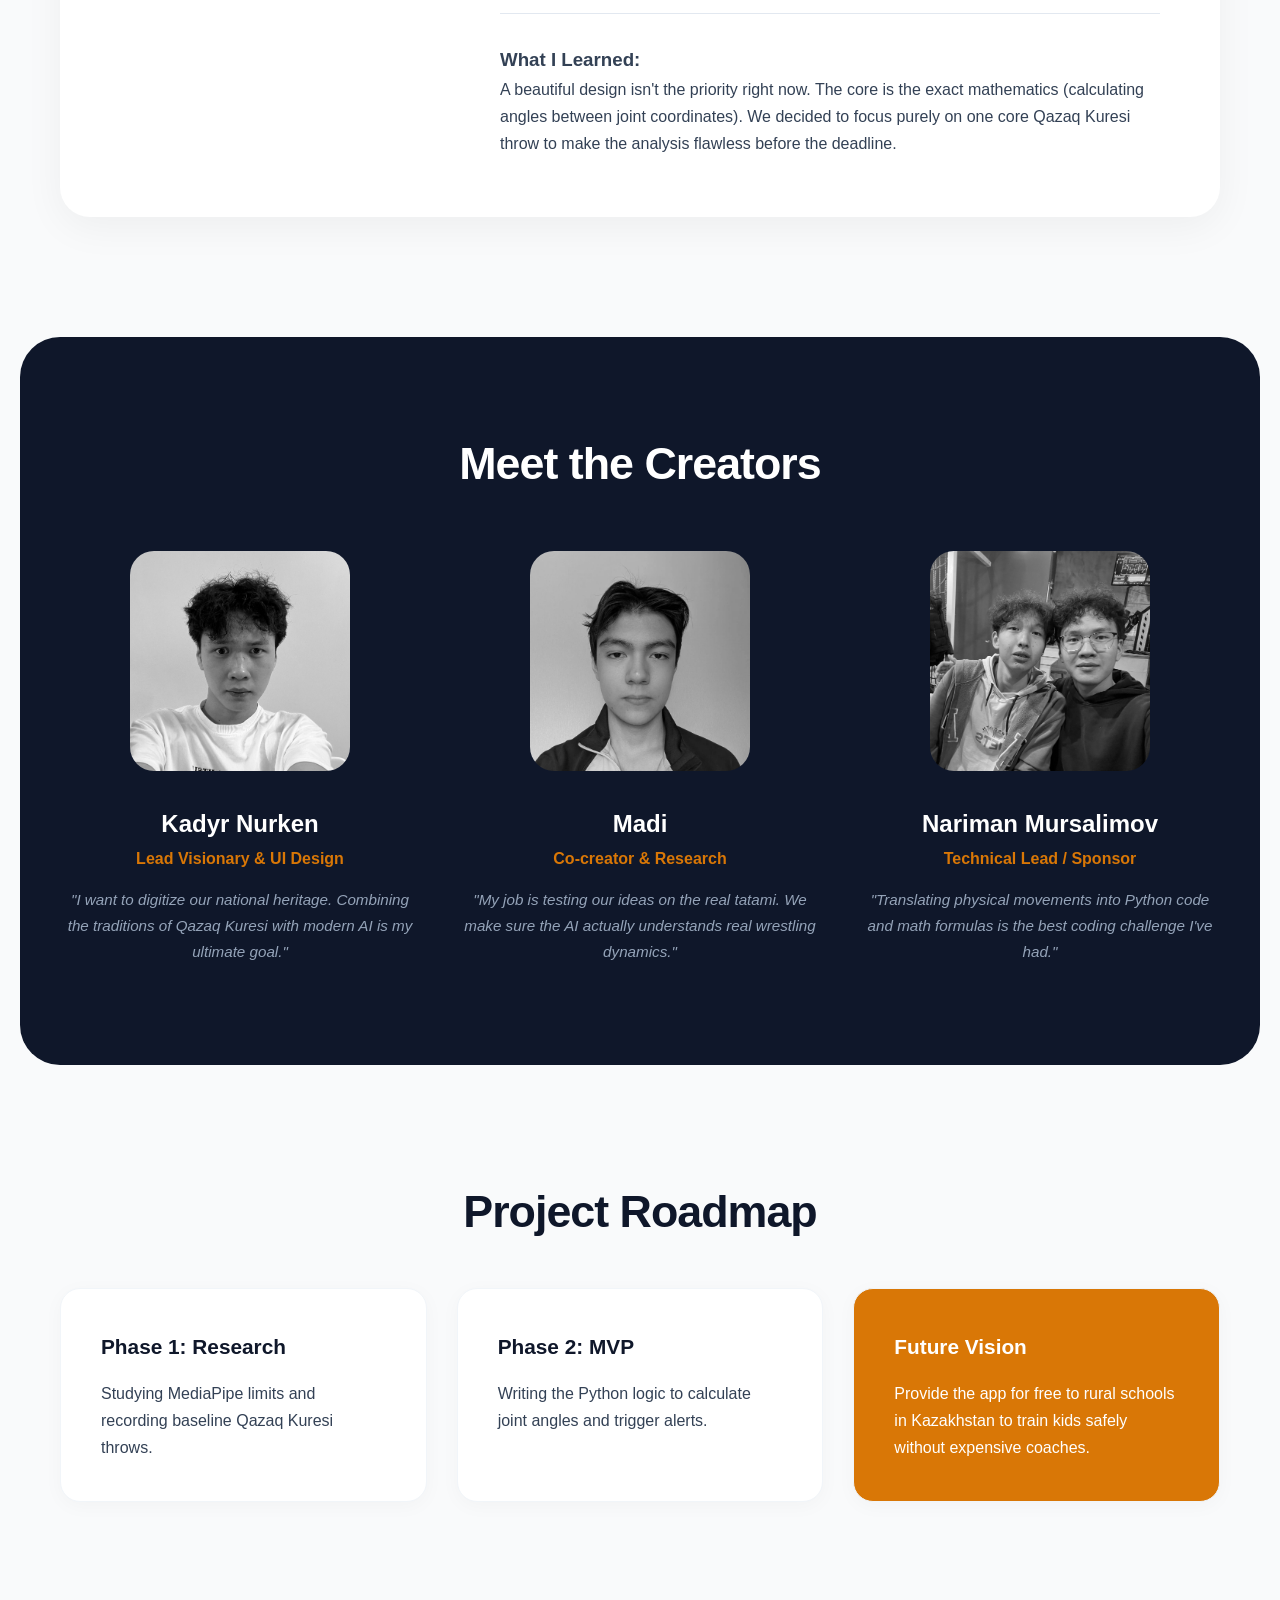
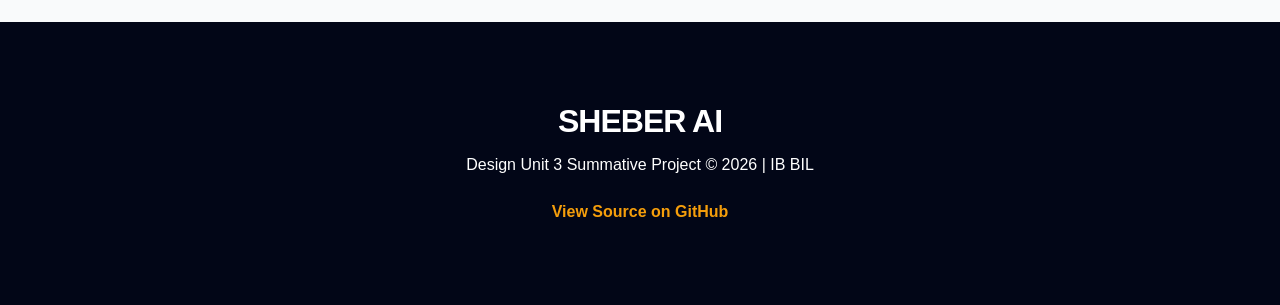
==== commit 43c95090: "Change image source from HEIC to JPG format" ====
--- a/index.html
+++ b/index.html
@@ -30,7 +30,7 @@
             <p>The world's first AI-powered pocket coach for traditional martial arts.</p>
             <div class="hero-cta">
                 <a href="#logic" class="btn-main">See the Tech</a>
-                <a href="https://github.com/твоя-ссылка" class="btn-outline">GitHub Repo</a>
+                <a href="https://github.com/kadurnurken-maker/sheber-ai" class="btn-outline">GitHub Repo</a>
             </div>
         </div>
     </header>
@@ -126,7 +126,7 @@
             <h2 class="center white-text">Meet the Creators</h2>
             <div class="team-grid">
                 <div class="team-card">
-                    <img src="IMG_4383.HEIC" alt="Author">
+                    <img src="IMG_4383.jpg" alt="Author">
                     <h3>Kadyr Nurken</h3>
                     <p class="role">Lead Visionary & UI Design</p>
                     <p class="motivation">"I want to digitize our national heritage. Combining the traditions of Qazaq Kuresi with modern AI is my ultimate goal."</p>
@@ -171,7 +171,7 @@
         <div class="container center">
             <h2>SHEBER AI</h2>
             <p>Design Unit 3 Summative Project © 2026 | IB BIL</p>
-            <a href="https://github.com/" class="footer-link">View Source on GitHub</a>
+            <a href="https://github.com/kadurnurken-maker/sheber-ai/" class="footer-link">View Source on GitHub</a>
         </div>
     </footer>
 
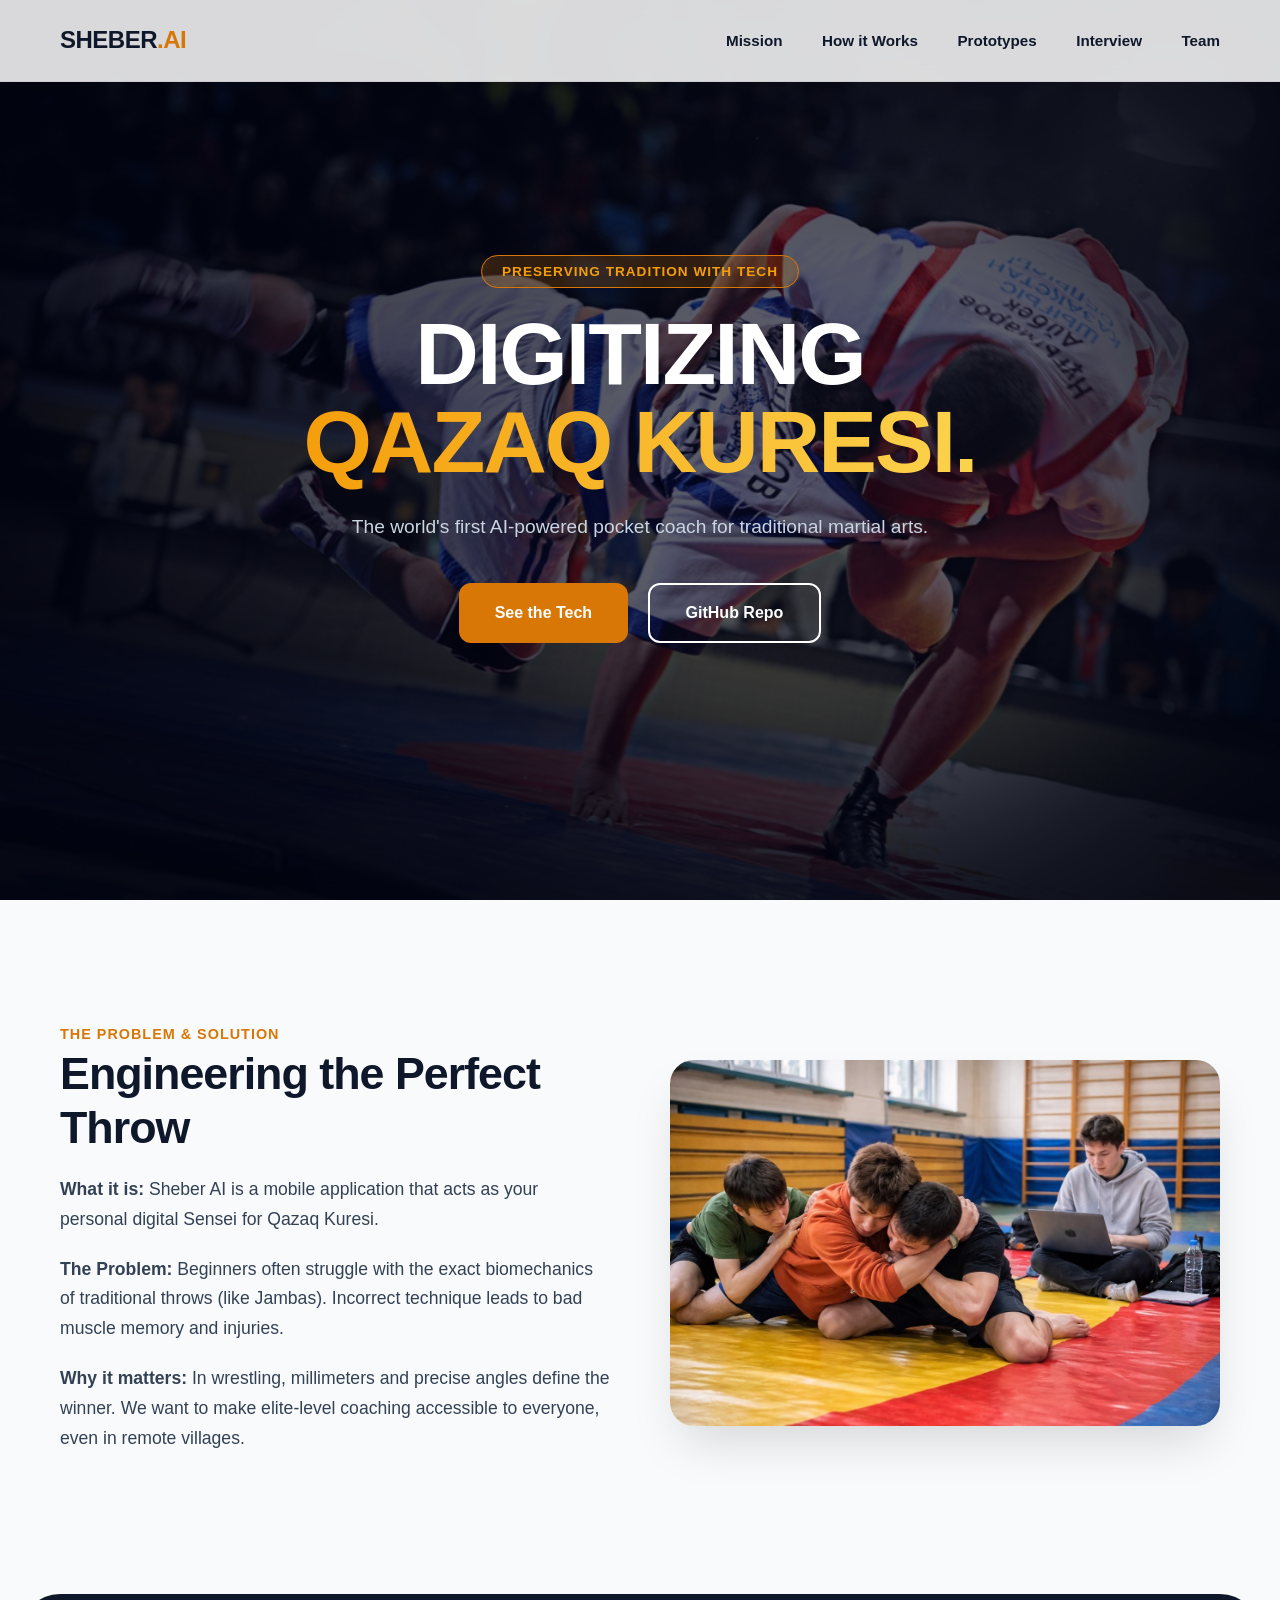
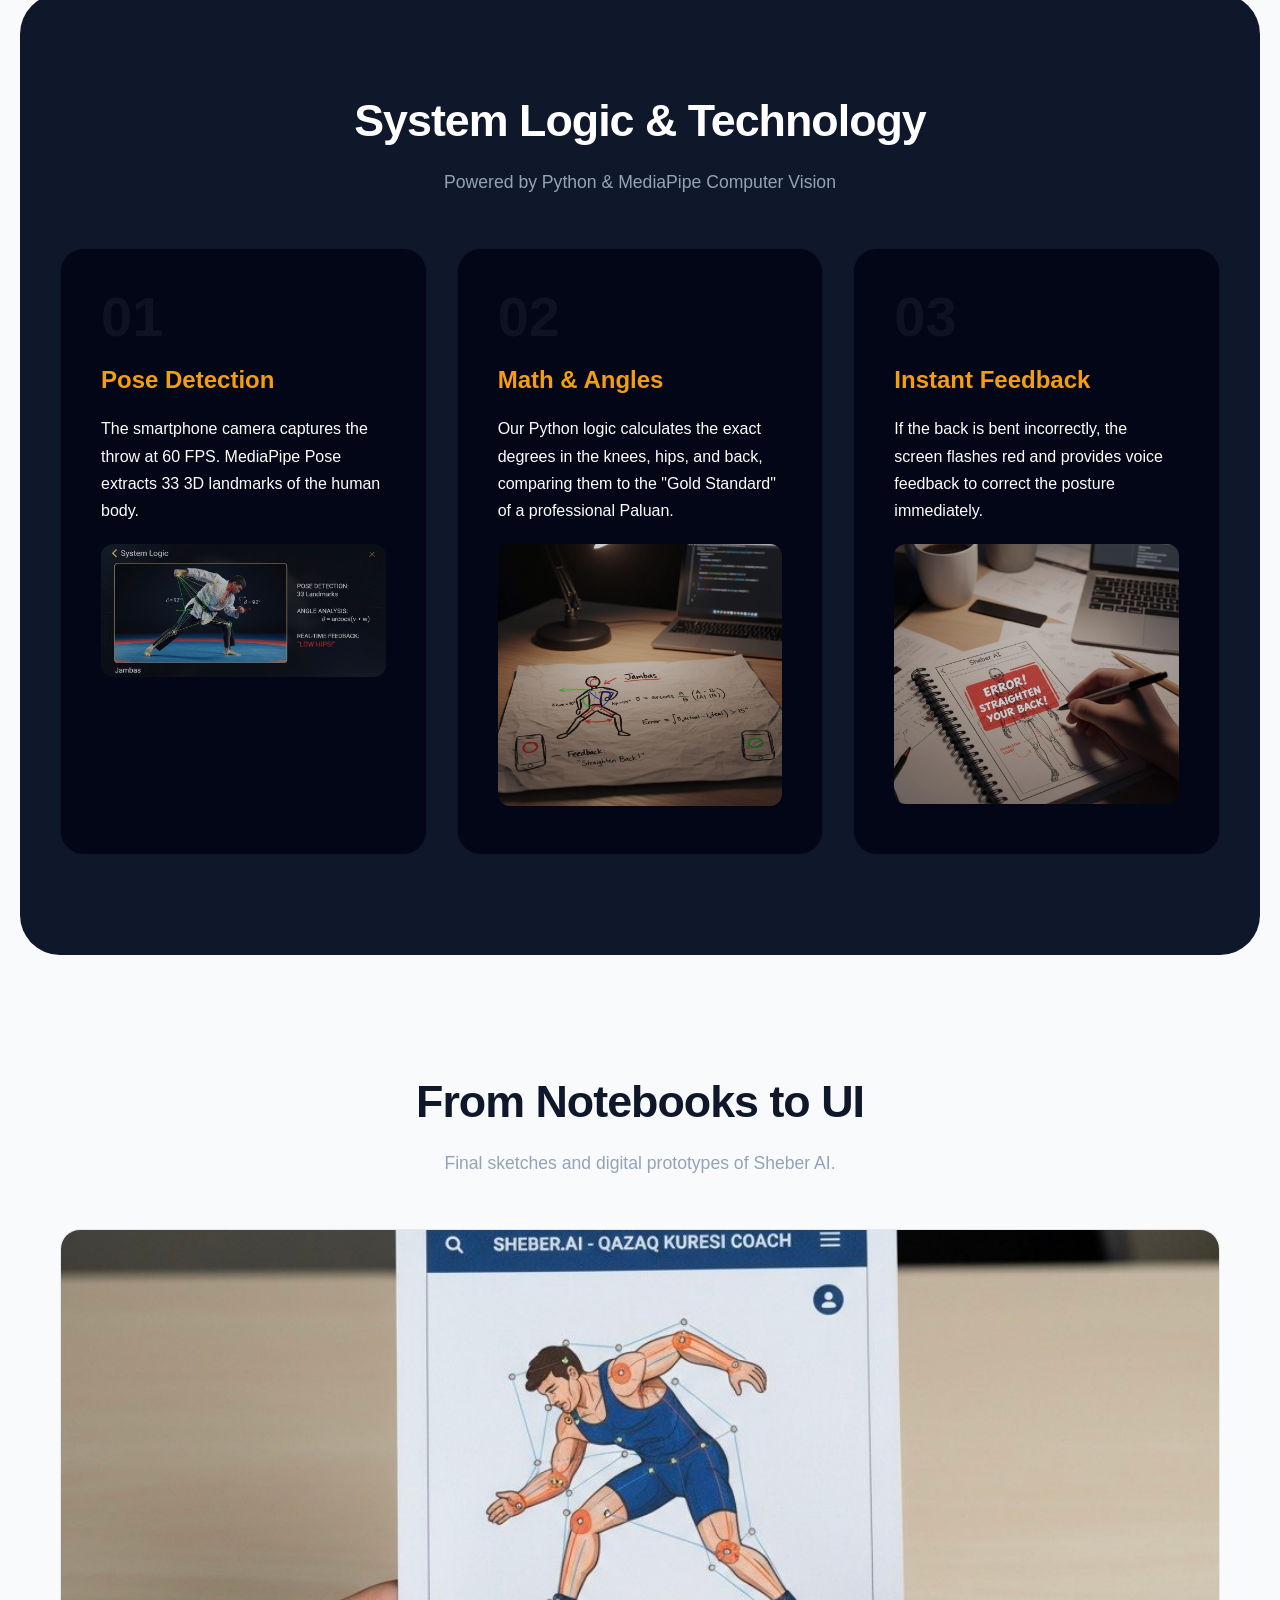
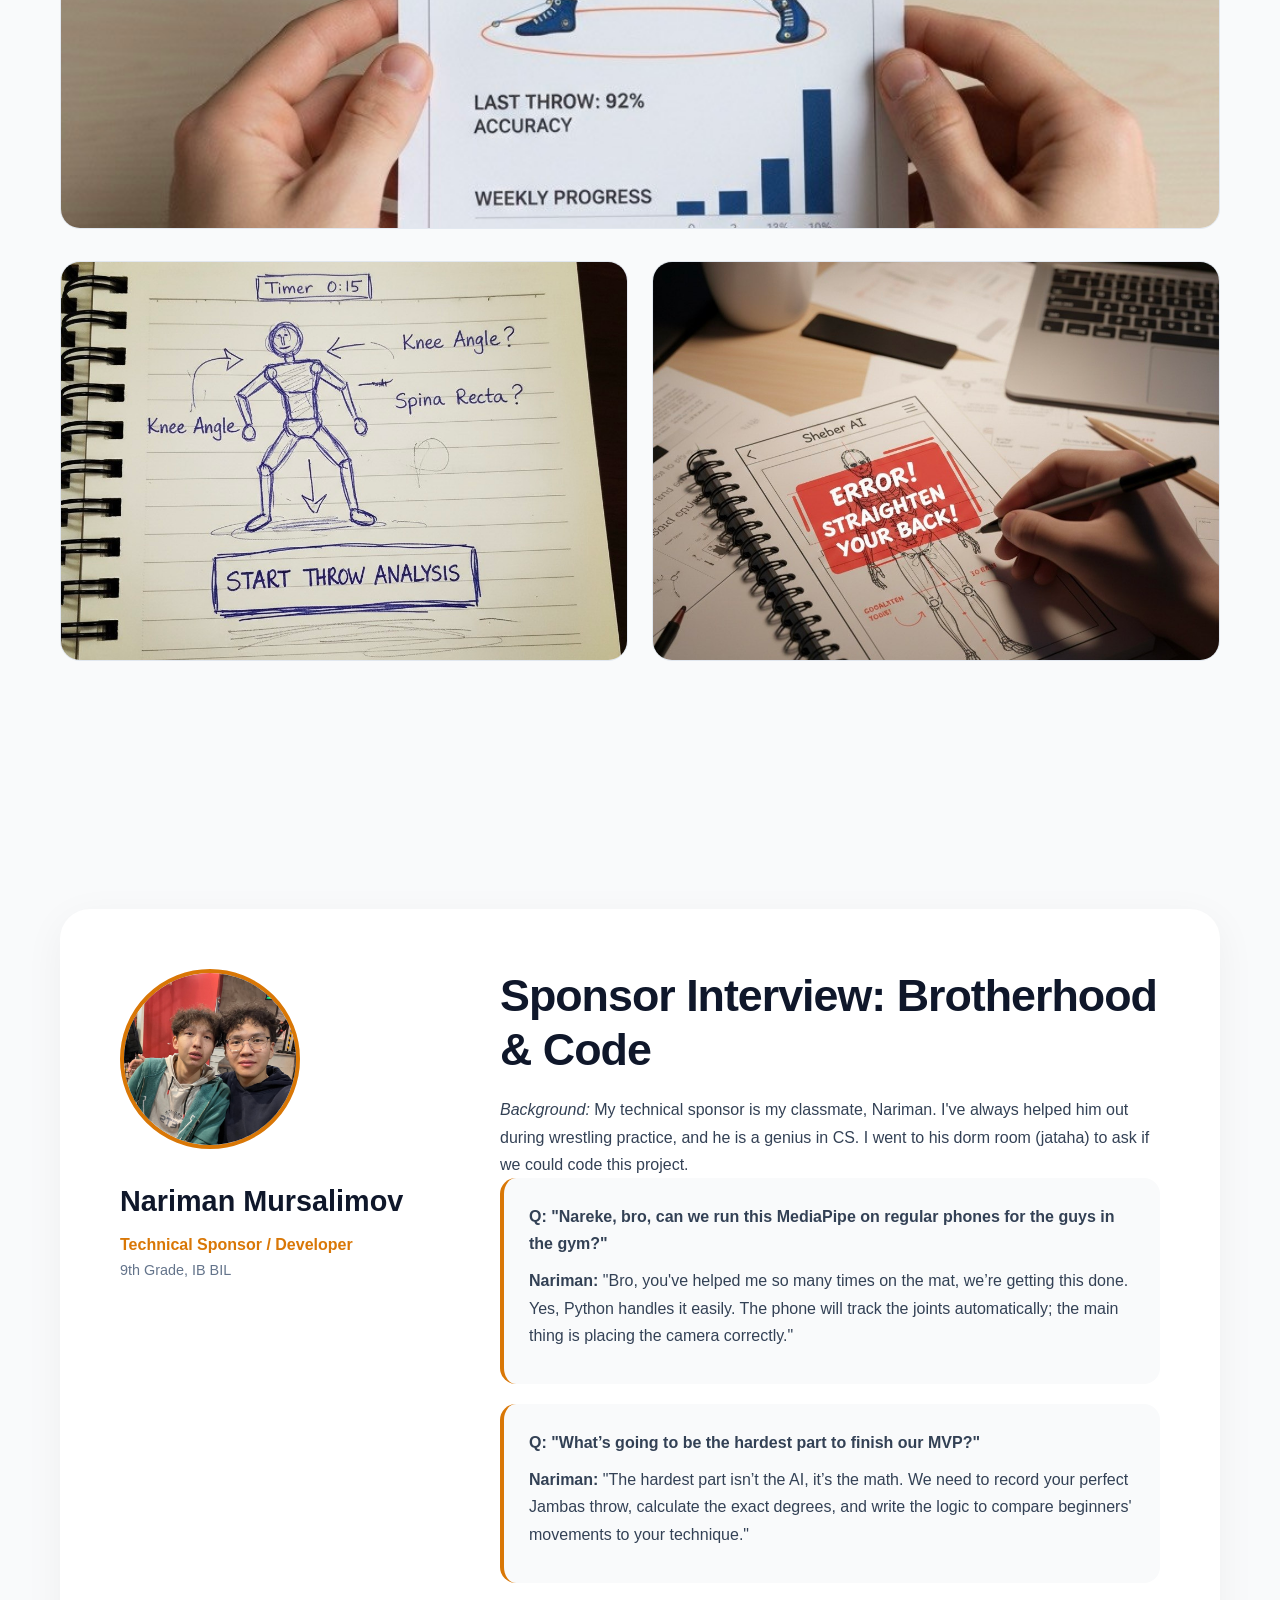
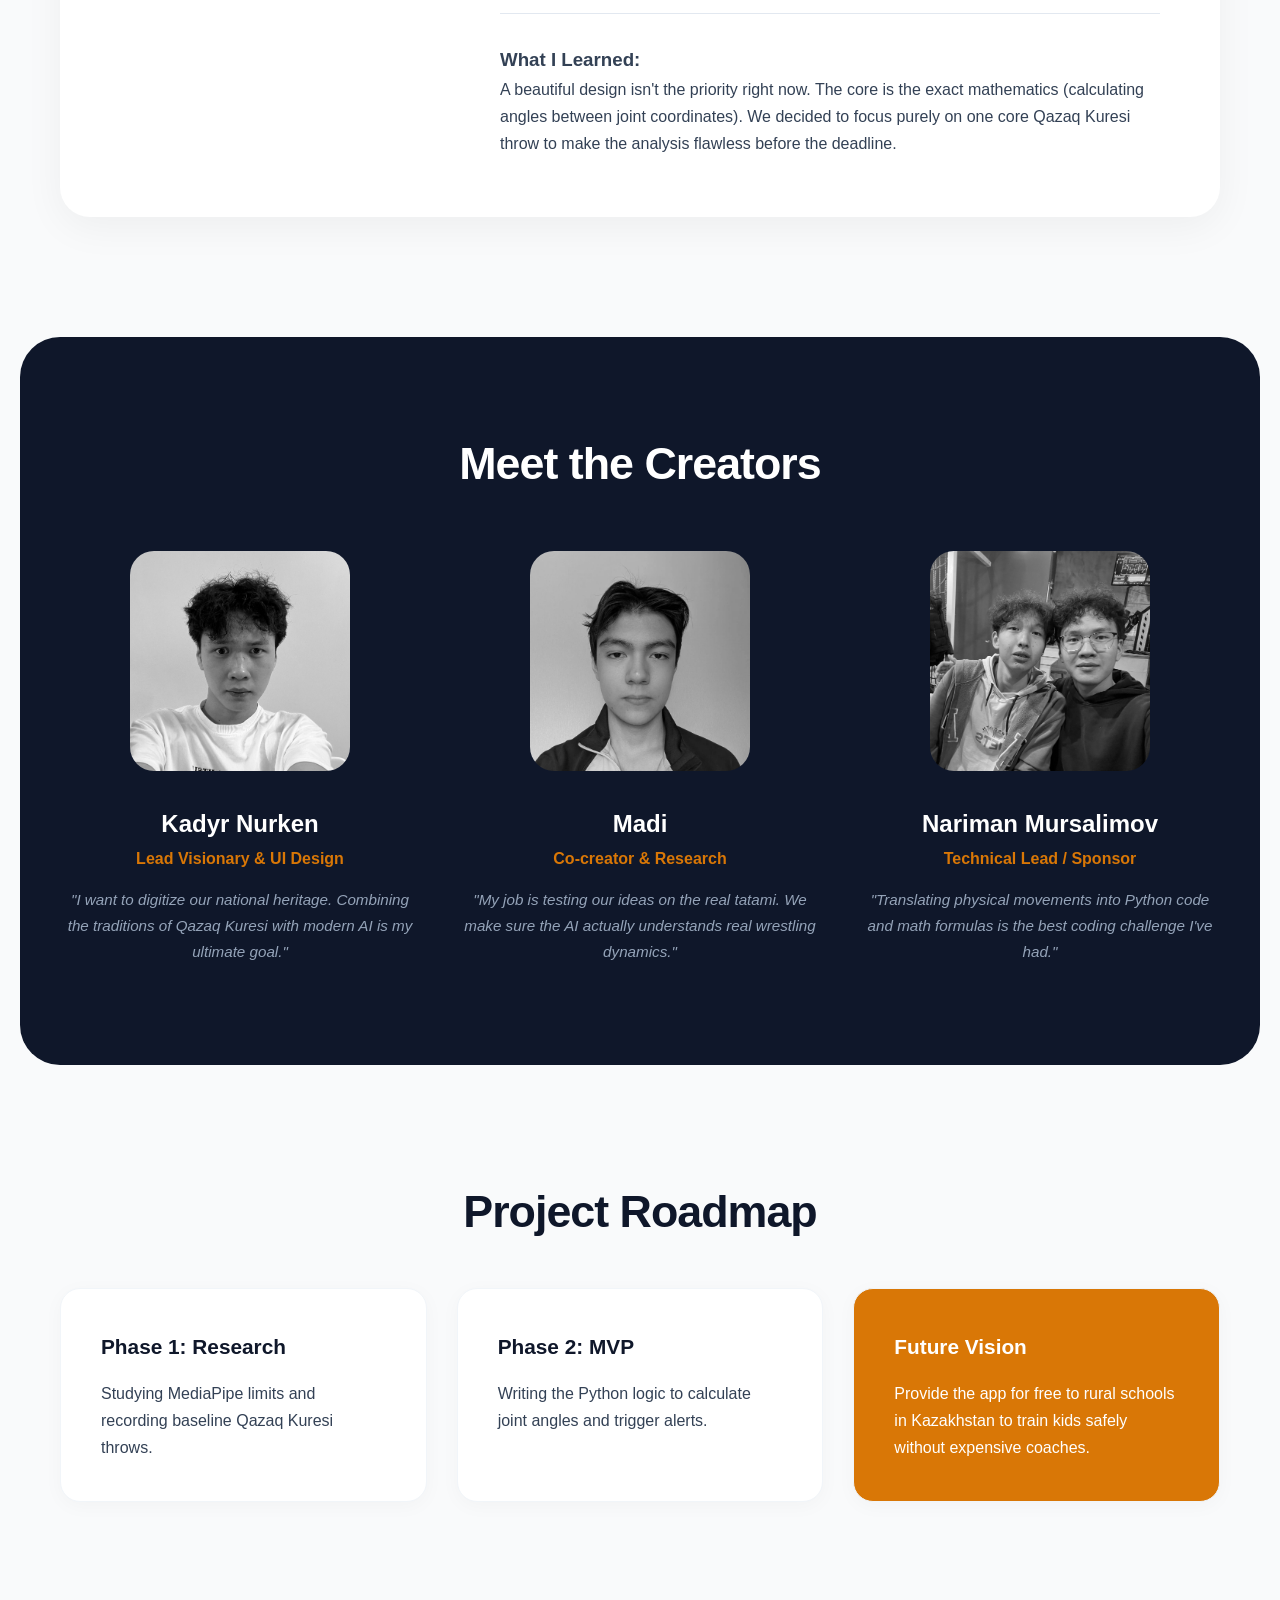
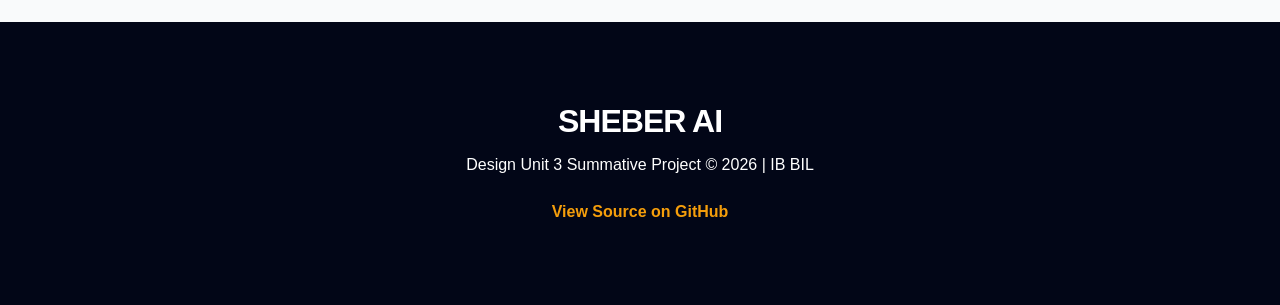
==== commit 60de0d85: "Update index.html" ====
--- a/index.html
+++ b/index.html
@@ -69,10 +69,11 @@
                     <img src="IMG_4758.jpg" alt="Angle Math" class="tech-img">
                 </div>
                 <div class="l-card">
-                    <div class="step-num">03</div>
-                    <h3>Instant Feedback</h3>
-                    <p>If the back is bent incorrectly, the screen flashes red and provides voice feedback to correct the posture immediately.</p>
-                </div>
+    <div class="step-num">03</div>
+    <h3>Instant Feedback</h3>
+    <p>If the back is bent incorrectly, the screen flashes red and provides voice feedback to correct the posture immediately.</p>
+    <img src="IMG_4760.jpg" alt="Instant Feedback UI" class="tech-img">
+</div>
             </div>
         </div>
     </section>
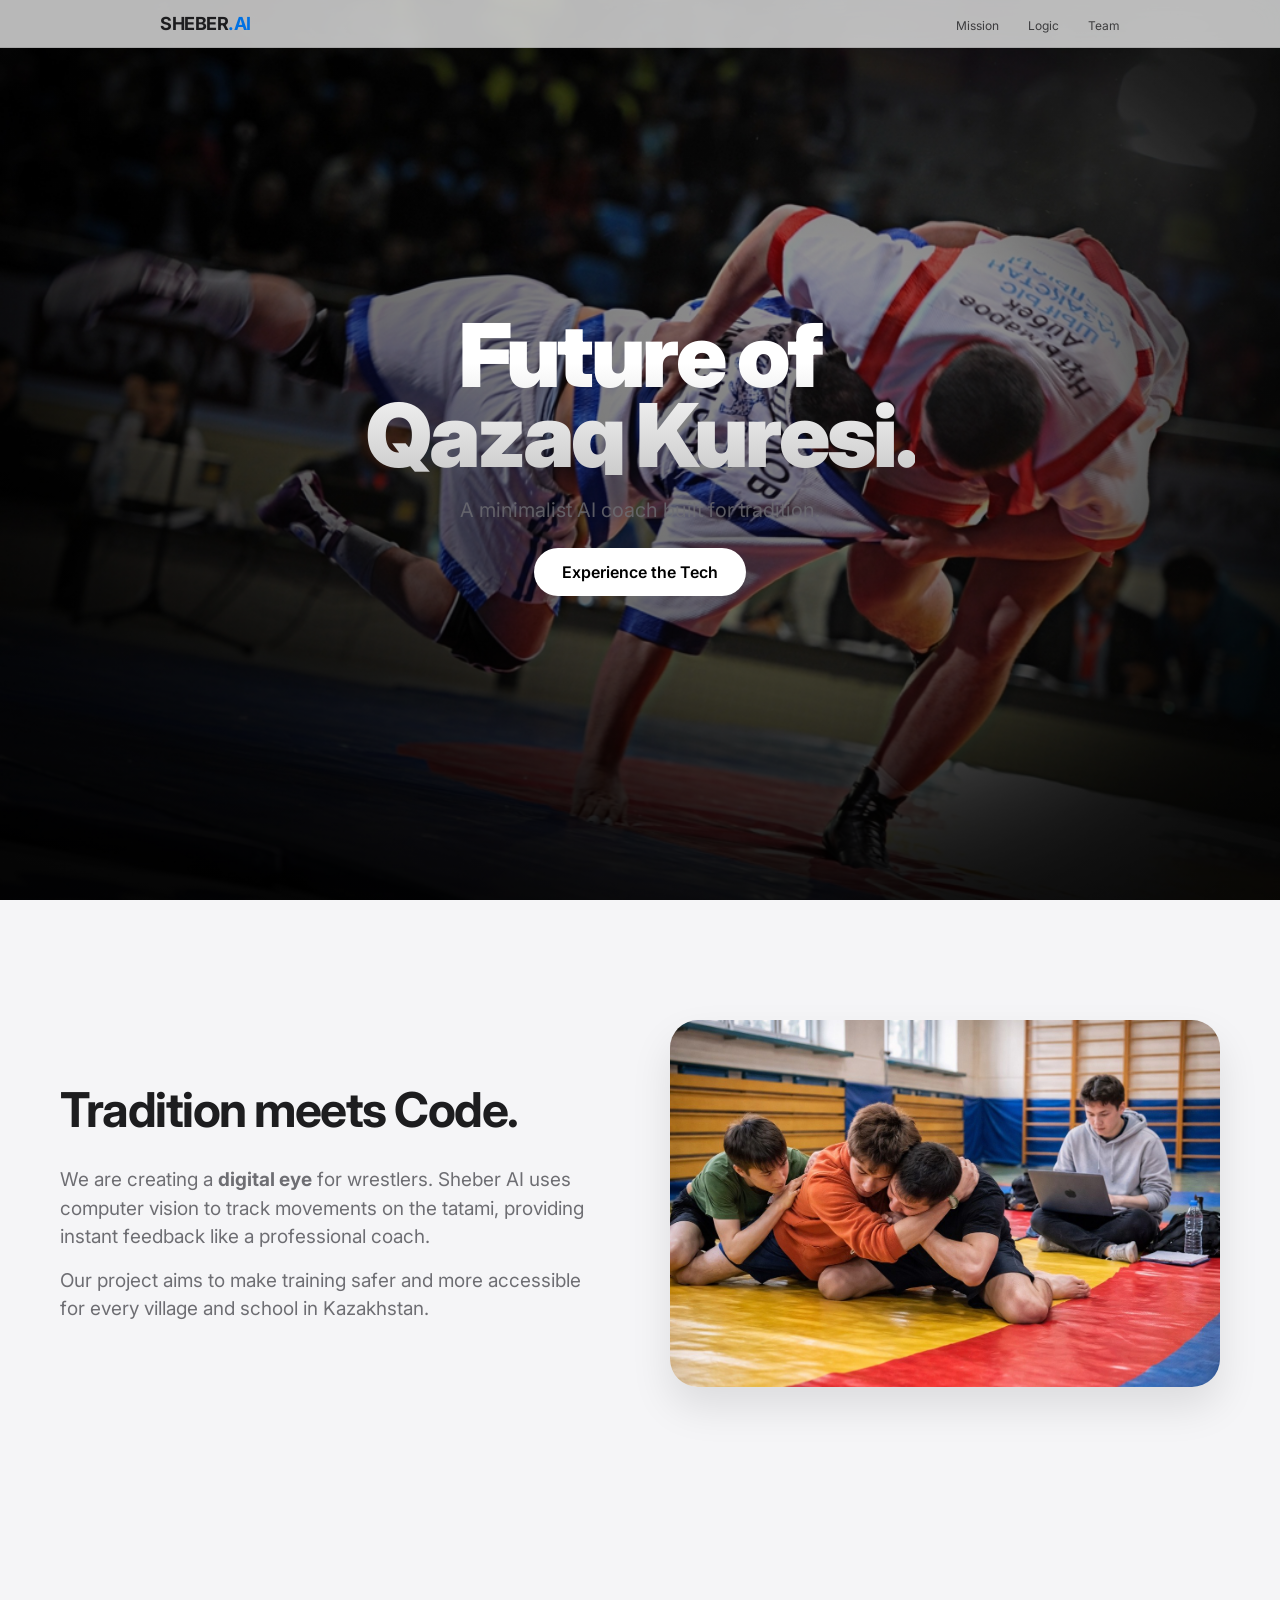
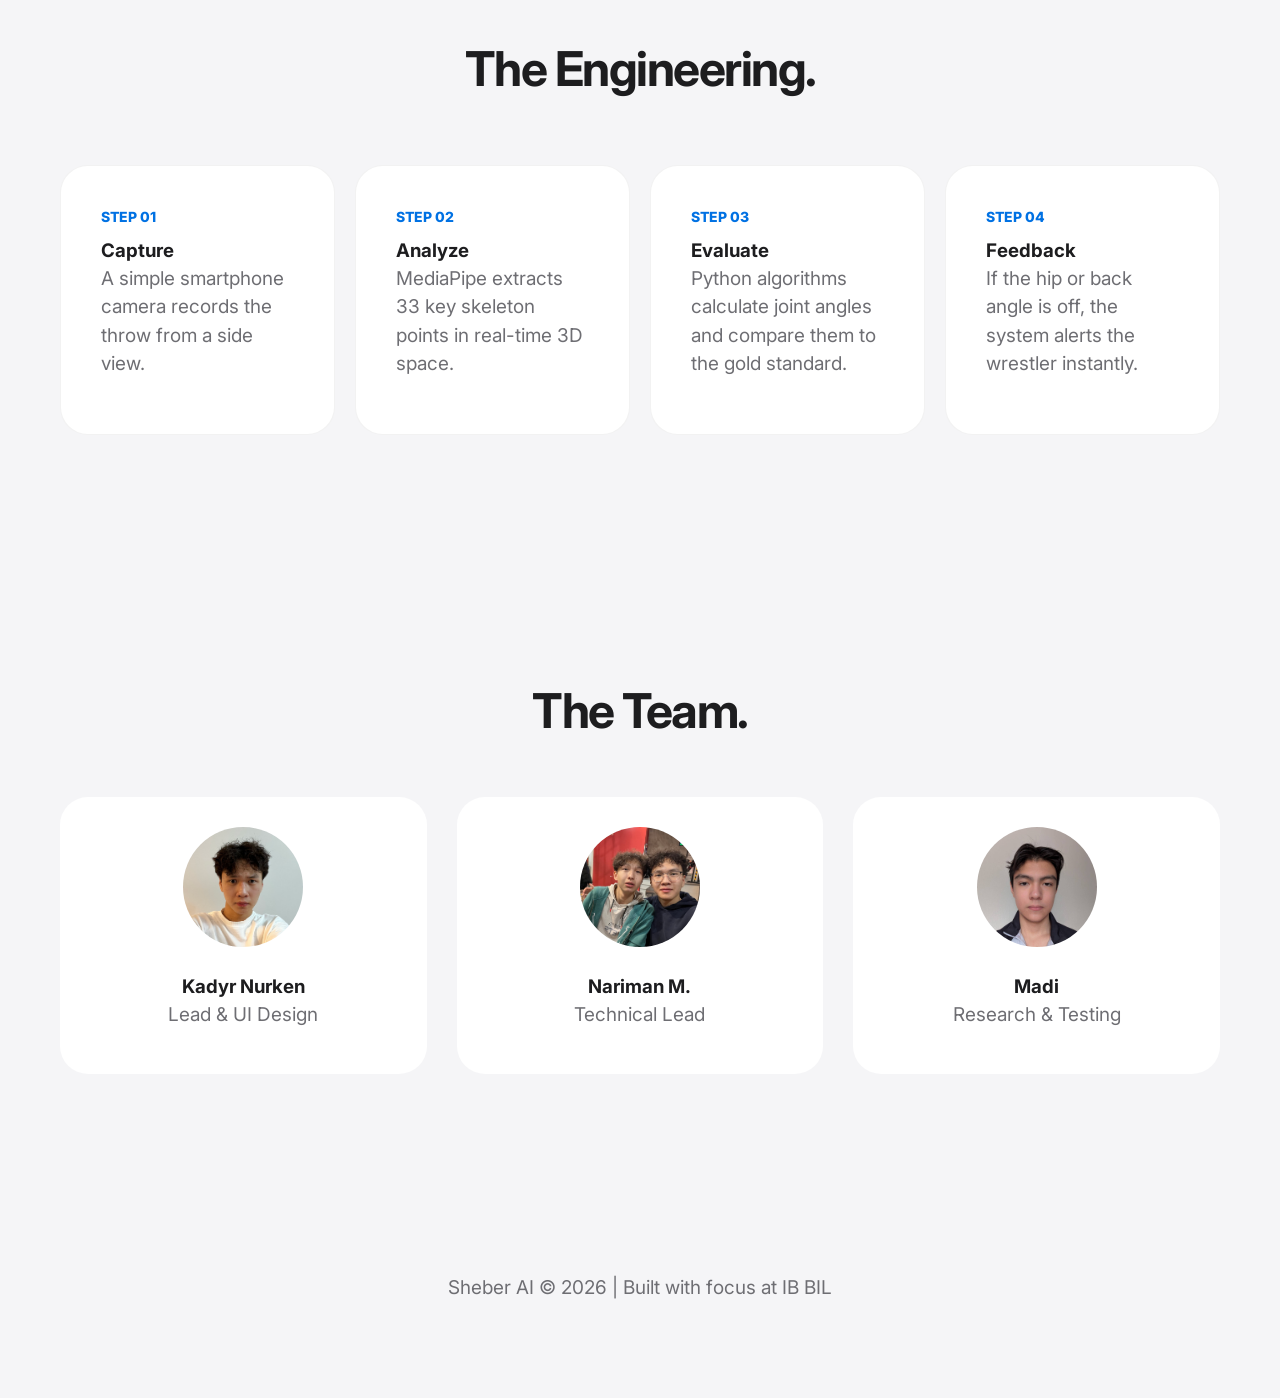
==== commit a4c986a2: "Update index.html" ====
--- a/index.html
+++ b/index.html
@@ -3,9 +3,191 @@
 <head>
     <meta charset="UTF-8">
     <meta name="viewport" content="width=device-width, initial-scale=1.0">
-    <title>Sheber AI | Digitizing Qazaq Kuresi</title>
-    <link rel="stylesheet" href="style.css">
-    <link href="https://fonts.googleapis.com/css2?family=Plus+Jakarta+Sans:wght@300;400;600;800&display=swap" rel="stylesheet">
+    <title>Sheber AI | Tradition Meets Intelligence</title>
+    <link href="https://fonts.googleapis.com/css2?family=Inter:wght@300;500;700;900&family=Plus+Jakarta+Sans:wght@400;600;800&display=swap" rel="stylesheet">
+    <style>
+        :root {
+            --bg: #f5f5f7;
+            --text: #1d1d1f;
+            --accent: #0071e3;
+            --glass: rgba(255, 255, 255, 0.72);
+            --card-radius: 28px;
+        }
+
+        * {
+            margin: 0;
+            padding: 0;
+            box-sizing: border-box;
+            font-family: 'Inter', -apple-system, sans-serif;
+        }
+
+        body {
+            background-color: var(--bg);
+            color: var(--text);
+            line-height: 1.5;
+            overflow-x: hidden;
+        }
+
+        /* Навигация в стиле Apple */
+        .glass-nav {
+            position: fixed;
+            top: 0;
+            width: 100%;
+            height: 48px;
+            background: var(--glass);
+            backdrop-filter: blur(20px);
+            -webkit-backdrop-filter: blur(20px);
+            z-index: 1000;
+            border-bottom: 1px solid rgba(0,0,0,0.1);
+        }
+
+        .nav-content {
+            max-width: 1000px;
+            margin: 0 auto;
+            display: flex;
+            justify-content: space-between;
+            align-items: center;
+            height: 100%;
+            padding: 0 20px;
+        }
+
+        .logo { font-weight: 700; letter-spacing: -0.5px; font-size: 18px; }
+        .logo span { color: var(--accent); }
+        .links a {
+            text-decoration: none;
+            color: var(--text);
+            font-size: 12px;
+            margin-left: 25px;
+            opacity: 0.8;
+            transition: 0.3s;
+        }
+        .links a:hover { opacity: 1; color: var(--accent); }
+
+        /* Hero Section - Эффект погружения */
+        header {
+            height: 100vh;
+            display: flex;
+            align-items: center;
+            justify-content: center;
+            text-align: center;
+            background: #000;
+            color: white;
+            position: relative;
+            overflow: hidden;
+        }
+
+        .hero-bg {
+            position: absolute;
+            top: 0; left: 0; width: 100%; height: 100%;
+            background-image: linear-gradient(rgba(0,0,0,0.3), rgba(0,0,0,0.7)), url('kazakh kuresi 1.jpg');
+            background-size: cover;
+            background-position: center;
+            transform: scale(1.05);
+            transition: 2s ease-out;
+        }
+
+        .hero-inner { position: relative; z-index: 10; max-width: 800px; padding: 20px; }
+        
+        h1 {
+            font-size: clamp(48px, 8vw, 88px);
+            font-weight: 900;
+            letter-spacing: -3px;
+            line-height: 0.9;
+            margin-bottom: 20px;
+        }
+
+        .gradient-text {
+            background: linear-gradient(180deg, #fff 30%, #ccc 100%);
+            -webkit-background-clip: text;
+            -webkit-text-fill-color: transparent;
+        }
+
+        .hero-inner p { font-size: 20px; opacity: 0.8; margin-bottom: 35px; font-weight: 400; }
+
+        .btn-main {
+            background: white;
+            color: black;
+            padding: 14px 28px;
+            border-radius: 980px;
+            text-decoration: none;
+            font-weight: 600;
+            transition: 0.3s;
+        }
+
+        .btn-main:hover { transform: scale(1.05); background: #f5f5f7; }
+
+        /* Секции */
+        section { padding: 120px 20px; max-width: 1200px; margin: 0 auto; }
+
+        .reveal { opacity: 0; transform: translateY(30px); transition: 1s all ease-out; }
+        .reveal.active { opacity: 1; transform: translateY(0); }
+
+        .grid-main {
+            display: grid;
+            grid-template-columns: 1fr 1fr;
+            gap: 60px;
+            align-items: center;
+        }
+
+        h2 { font-size: 48px; font-weight: 700; letter-spacing: -1.5px; margin-bottom: 20px; }
+        p { font-size: 19px; color: #6e6e73; margin-bottom: 15px; }
+
+        .image-block img {
+            width: 100%;
+            border-radius: var(--card-radius);
+            box-shadow: 0 20px 40px rgba(0,0,0,0.1);
+        }
+
+        /* Logic Cards - Glassmorphism */
+        .logic-grid {
+            display: grid;
+            grid-template-columns: repeat(auto-fit, minmax(250px, 1fr));
+            gap: 20px;
+            margin-top: 50px;
+        }
+
+        .l-card {
+            background: white;
+            padding: 40px;
+            border-radius: var(--card-radius);
+            transition: 0.5s;
+            border: 1px solid rgba(0,0,0,0.05);
+        }
+
+        .l-card:hover { transform: translateY(-10px); box-shadow: 0 30px 60px rgba(0,0,0,0.05); }
+
+        .step-num { color: var(--accent); font-weight: 800; font-size: 14px; margin-bottom: 10px; }
+
+        /* Team Section */
+        .team-grid {
+            display: grid;
+            grid-template-columns: repeat(3, 1fr);
+            gap: 30px;
+        }
+
+        .team-card {
+            background: #fff;
+            padding: 30px;
+            border-radius: var(--card-radius);
+            text-align: center;
+        }
+
+        .team-card img {
+            width: 120px;
+            height: 120px;
+            border-radius: 50%;
+            object-fit: cover;
+            margin-bottom: 20px;
+        }
+
+        footer { padding: 80px 20px; text-align: center; color: #86868b; font-size: 14px; }
+
+        @media (max-width: 768px) {
+            .grid-main, .team-grid { grid-template-columns: 1fr; }
+            h1 { font-size: 50px; }
+            h2 { font-size: 32px; }
+        }
+    </style>
 </head>
 <body>
 
@@ -14,178 +196,101 @@
             <div class="logo">SHEBER<span>.AI</span></div>
             <div class="links">
                 <a href="#about">Mission</a>
-                <a href="#logic">How it Works</a>
-                <a href="#prototype">Prototypes</a>
-                <a href="#sponsor">Interview</a>
+                <a href="#logic">Logic</a>
                 <a href="#authors">Team</a>
             </div>
         </div>
     </nav>
 
-    <header class="hero-premium">
-        <div class="hero-bg" style="background-image: url('kazakh kuresi 1.jpg');"></div>
+    <header>
+        <div class="hero-bg"></div>
         <div class="hero-inner">
-            <span class="badge">Preserving Tradition with Tech</span>
-            <h1>DIGITIZING<br><span class="gradient-text">QAZAQ KURESI.</span></h1>
-            <p>The world's first AI-powered pocket coach for traditional martial arts.</p>
-            <div class="hero-cta">
-                <a href="#logic" class="btn-main">See the Tech</a>
-                <a href="https://github.com/kadurnurken-maker/sheber-ai" class="btn-outline">GitHub Repo</a>
-            </div>
+            <h1 class="gradient-text">Future of<br>Qazaq Kuresi.</h1>
+            <p>A minimalist AI coach built for tradition.</p>
+            <a href="#logic" class="btn-main">Experience the Tech</a>
         </div>
     </header>
 
     <section id="about" class="reveal">
-        <div class="container grid-main">
+        <div class="grid-main">
             <div class="text-block">
-                <span class="tag">The Problem & Solution</span>
-                <h2>Engineering the Perfect Throw</h2>
-                <p><strong>What it is:</strong> Sheber AI is a mobile application that acts as your personal digital Sensei for Qazaq Kuresi.</p>
-                <p><strong>The Problem:</strong> Beginners often struggle with the exact biomechanics of traditional throws (like Jambas). Incorrect technique leads to bad muscle memory and injuries.</p>
-                <p><strong>Why it matters:</strong> In wrestling, millimeters and precise angles define the winner. We want to make elite-level coaching accessible to everyone, even in remote villages.</p>
+                <h2>Tradition meets Code.</h2>
+                <p>We are creating a <strong>digital eye</strong> for wrestlers. Sheber AI uses computer vision to track movements on the tatami, providing instant feedback like a professional coach.</p>
+                <p>Our project aims to make training safer and more accessible for every village and school in Kazakhstan.</p>
             </div>
             <div class="image-block">
-                <img src="IMG_4762.JPG" alt="Training Process on Tatami">
+                <img src="IMG_4762.JPG" alt="Training">
             </div>
         </div>
     </section>
 
-    <section id="logic" class="dark-section reveal">
-        <div class="container">
-            <h2 class="center white-text">System Logic & Technology</h2>
-            <p class="center white-text subtitle">Powered by Python & MediaPipe Computer Vision</p>
-            
-            <div class="logic-steps">
-                <div class="l-card">
-                    <div class="step-num">01</div>
-                    <h3>Pose Detection</h3>
-                    <p>The smartphone camera captures the throw at 60 FPS. MediaPipe Pose extracts 33 3D landmarks of the human body.</p>
-                    <img src="IMG_4757.jpg" alt="AI Tracking" class="tech-img">
-                </div>
-                <div class="l-card">
-                    <div class="step-num">02</div>
-                    <h3>Math & Angles</h3>
-                    <p>Our Python logic calculates the exact degrees in the knees, hips, and back, comparing them to the "Gold Standard" of a professional Paluan.</p>
-                    <img src="IMG_4758.jpg" alt="Angle Math" class="tech-img">
-                </div>
-                <div class="l-card">
-    <div class="step-num">03</div>
-    <h3>Instant Feedback</h3>
-    <p>If the back is bent incorrectly, the screen flashes red and provides voice feedback to correct the posture immediately.</p>
-    <img src="IMG_4760.jpg" alt="Instant Feedback UI" class="tech-img">
-</div>
+    <section id="logic" class="reveal">
+        <h2 style="text-align: center; margin-bottom: 60px;">The Engineering.</h2>
+        <div class="logic-grid">
+            <div class="l-card">
+                <div class="step-num">STEP 01</div>
+                <h3>Capture</h3>
+                <p>A simple smartphone camera records the throw from a side view.</p>
+            </div>
+            <div class="l-card">
+                <div class="step-num">STEP 02</div>
+                <h3>Analyze</h3>
+                <p>MediaPipe extracts 33 key skeleton points in real-time 3D space.</p>
+            </div>
+            <div class="l-card">
+                <div class="step-num">STEP 03</div>
+                <h3>Evaluate</h3>
+                <p>Python algorithms calculate joint angles and compare them to the gold standard.</p>
+            </div>
+            <div class="l-card">
+                <div class="step-num">STEP 04</div>
+                <h3>Feedback</h3>
+                <p>If the hip or back angle is off, the system alerts the wrestler instantly.</p>
             </div>
         </div>
     </section>
 
-    <section id="prototype" class="reveal">
-        <div class="container">
-            <h2 class="center">From Notebooks to UI</h2>
-            <p class="center subtitle">Final sketches and digital prototypes of Sheber AI.</p>
-            <div class="gallery-premium">
-                <div class="gallery-item main-p"><img src="IMG_4759.jpg" alt="Final UI App Design"></div>
-                <div class="gallery-item"><img src="IMG_4763.jpg" alt="Initial Concept Sketch"></div>
-                <div class="gallery-item"><img src="IMG_4760.jpg" alt="Feedback Screen Sketch"></div>
+    <section id="authors" class="reveal">
+        <h2 style="text-align: center; margin-bottom: 50px;">The Team.</h2>
+        <div class="team-grid">
+            <div class="team-card">
+                <img src="IMG_4383.jpg" alt="Kadyr">
+                <h3>Kadyr Nurken</h3>
+                <p>Lead & UI Design</p>
+            </div>
+            <div class="team-card">
+                <img src="IMG_3914.JPG" alt="Nariman">
+                <h3>Nariman M.</h3>
+                <p>Technical Lead</p>
+            </div>
+            <div class="team-card">
+                <img src="IMG_6C34CCD4B9FD-4.jpeg" alt="Madi">
+                <h3>Madi</h3>
+                <p>Research & Testing</p>
             </div>
         </div>
     </section>
 
-    <section id="sponsor" class="reveal">
-        <div class="container">
-            <div class="sponsor-box">
-                <div class="sponsor-profile">
-                    <img src="IMG_3914.JPG" alt="Nariman Mursalimov">
-                    <h3>Nariman Mursalimov</h3>
-                    <p class="role">Technical Sponsor / Developer</p>
-                    <p class="school">9th Grade, IB BIL</p>
-                </div>
-                <div class="sponsor-text">
-                    <h2>Sponsor Interview: Brotherhood & Code</h2>
-                    <p><em>Background:</em> My technical sponsor is my classmate, Nariman. I've always helped him out during wrestling practice, and he is a genius in CS. I went to his dorm room (jataha) to ask if we could code this project.</p>
-                    
-                    <div class="qa-block">
-                        <p><strong>Q: "Nareke, bro, can we run this MediaPipe on regular phones for the guys in the gym?"</strong></p>
-                        <p><strong>Nariman:</strong> "Bro, you've helped me so many times on the mat, we’re getting this done. Yes, Python handles it easily. The phone will track the joints automatically; the main thing is placing the camera correctly."</p>
-                    </div>
-                    
-                    <div class="qa-block">
-                        <p><strong>Q: "What’s going to be the hardest part to finish our MVP?"</strong></p>
-                        <p><strong>Nariman:</strong> "The hardest part isn’t the AI, it’s the math. We need to record your perfect Jambas throw, calculate the exact degrees, and write the logic to compare beginners' movements to your technique."</p>
-                    </div>
-
-                    <div class="learned-block">
-                        <h3>What I Learned:</h3>
-                        <p>A beautiful design isn't the priority right now. The core is the exact mathematics (calculating angles between joint coordinates). We decided to focus purely on one core Qazaq Kuresi throw to make the analysis flawless before the deadline.</p>
-                    </div>
-                </div>
-            </div>
-        </div>
-    </section>
-
-    <section id="authors" class="dark-section reveal">
-        <div class="container">
-            <h2 class="center white-text">Meet the Creators</h2>
-            <div class="team-grid">
-                <div class="team-card">
-                    <img src="IMG_4383.jpg" alt="Author">
-                    <h3>Kadyr Nurken</h3>
-                    <p class="role">Lead Visionary & UI Design</p>
-                    <p class="motivation">"I want to digitize our national heritage. Combining the traditions of Qazaq Kuresi with modern AI is my ultimate goal."</p>
-                </div>
-                <div class="team-card">
-                    <img src="IMG_6C34CCD4B9FD-4.jpeg" alt="Author">
-                    <h3>Madi</h3>
-                    <p class="role">Co-creator & Research</p>
-                    <p class="motivation">"My job is testing our ideas on the real tatami. We make sure the AI actually understands real wrestling dynamics."</p>
-                </div>
-                <div class="team-card">
-                    <img src="IMG_3914.JPG" alt="Sponsor">
-                    <h3>Nariman Mursalimov</h3>
-                    <p class="role">Technical Lead / Sponsor</p>
-                    <p class="motivation">"Translating physical movements into Python code and math formulas is the best coding challenge I've had."</p>
-                </div>
-            </div>
-        </div>
-    </section>
-
-    <section id="timeline" class="reveal">
-        <div class="container">
-            <h2 class="center">Project Roadmap</h2>
-            <div class="timeline-flex">
-                <div class="t-box">
-                    <h4>Phase 1: Research</h4>
-                    <p>Studying MediaPipe limits and recording baseline Qazaq Kuresi throws.</p>
-                </div>
-                <div class="t-box">
-                    <h4>Phase 2: MVP</h4>
-                    <p>Writing the Python logic to calculate joint angles and trigger alerts.</p>
-                </div>
-                <div class="t-box highlight-box">
-                    <h4>Future Vision</h4>
-                    <p>Provide the app for free to rural schools in Kazakhstan to train kids safely without expensive coaches.</p>
-                </div>
-            </div>
-        </div>
-    </section>
-
     <footer>
-        <div class="container center">
-            <h2>SHEBER AI</h2>
-            <p>Design Unit 3 Summative Project © 2026 | IB BIL</p>
-            <a href="https://github.com/kadurnurken-maker/sheber-ai/" class="footer-link">View Source on GitHub</a>
-        </div>
+        <p>Sheber AI © 2026 | Built with focus at IB BIL</p>
     </footer>
 
     <script>
+        // Анимация появления при скролле
         const observer = new IntersectionObserver((entries) => {
             entries.forEach(entry => {
                 if (entry.isIntersecting) {
                     entry.target.classList.add('active');
                 }
             });
-        }, { threshold: 0.15 });
+        }, { threshold: 0.1 });
         
         document.querySelectorAll('.reveal').forEach(el => observer.observe(el));
+
+        // Эффект зума при загрузке
+        window.addEventListener('load', () => {
+            document.querySelector('.hero-bg').style.transform = 'scale(1)';
+        });
     </script>
 </body>
 </html>
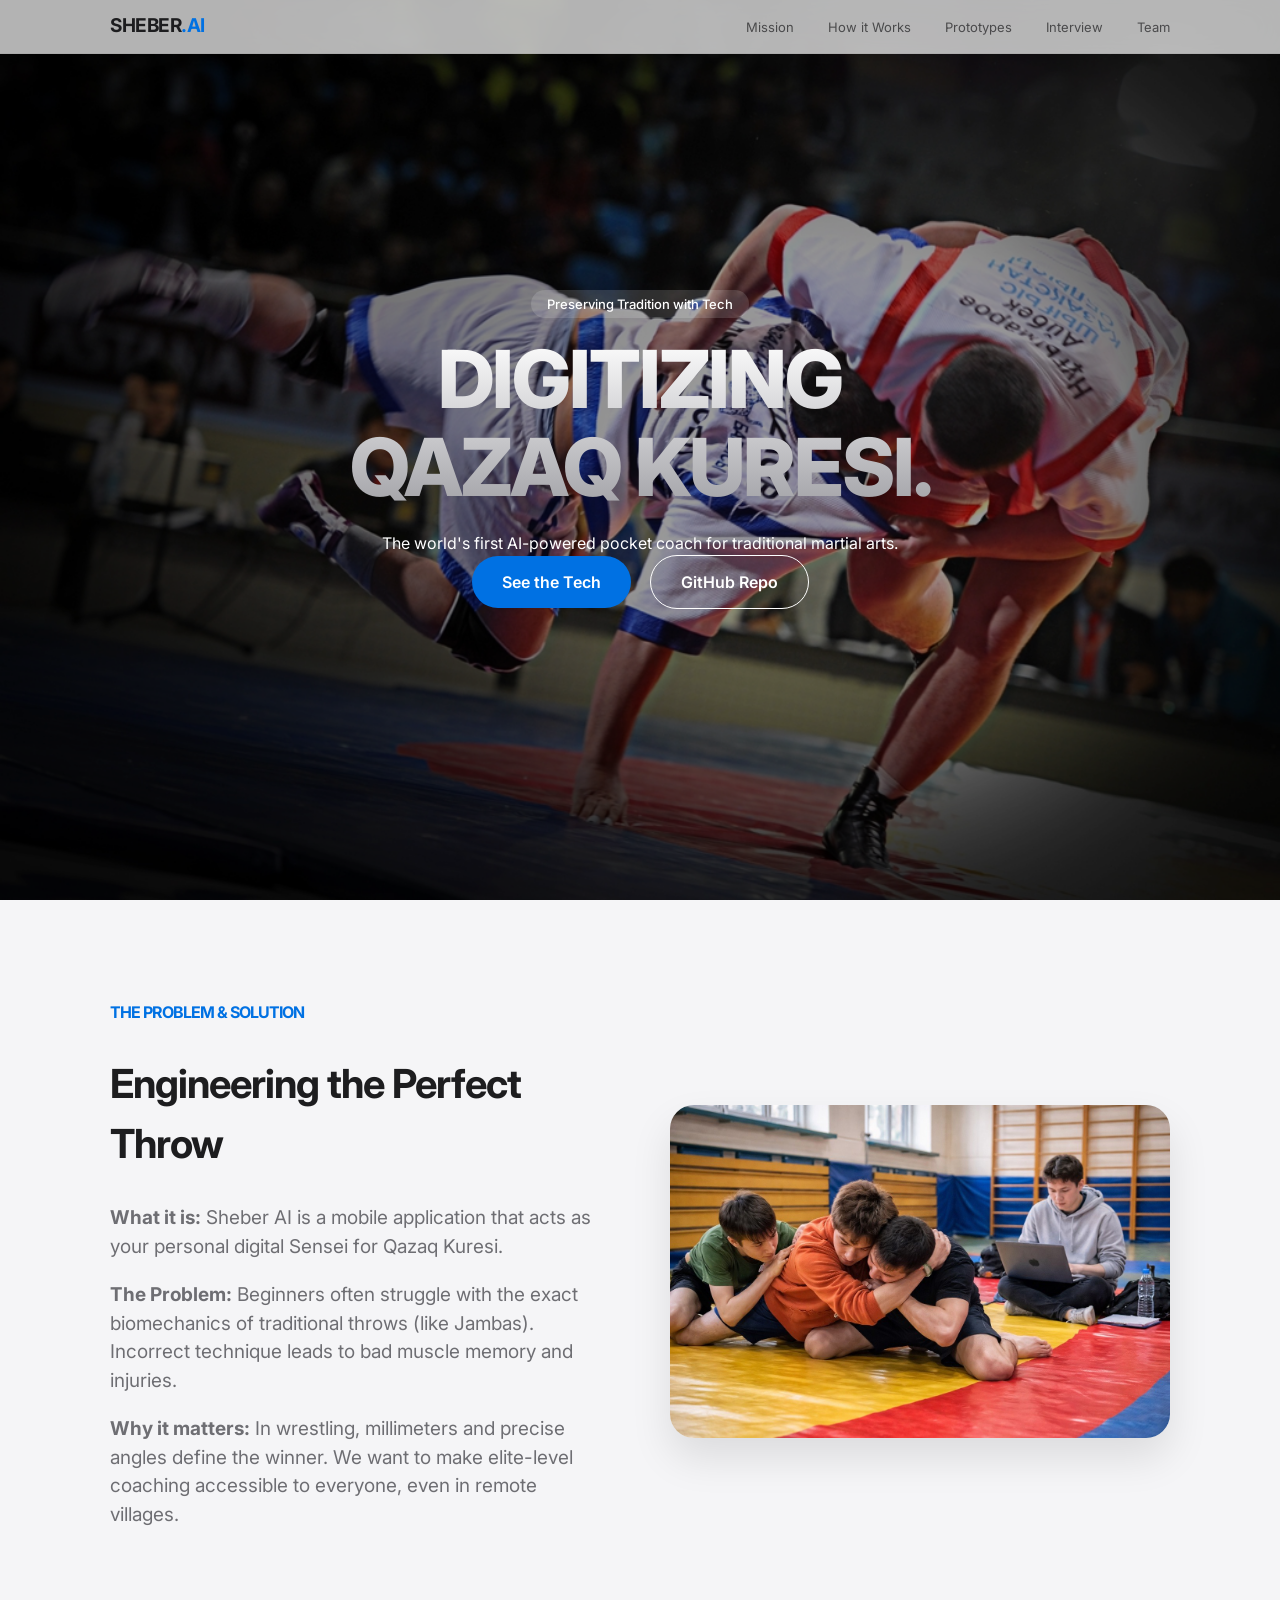
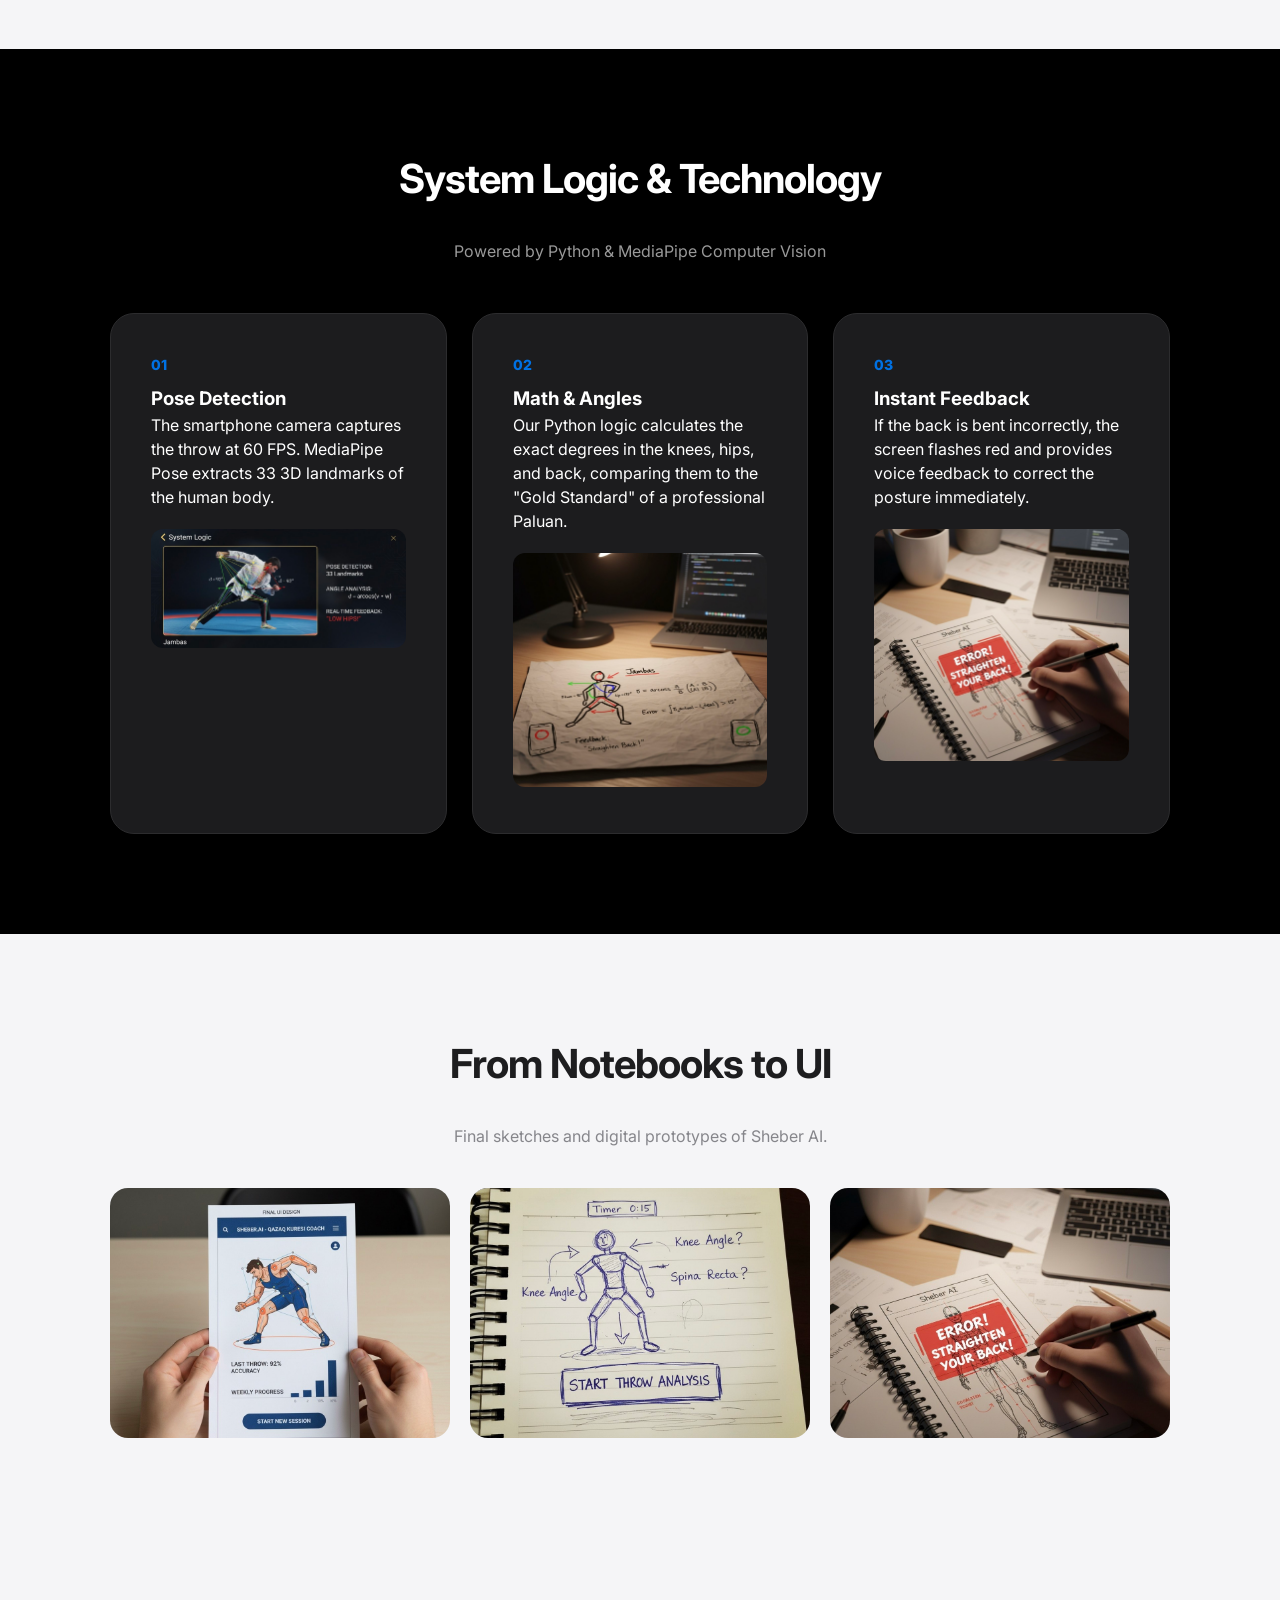
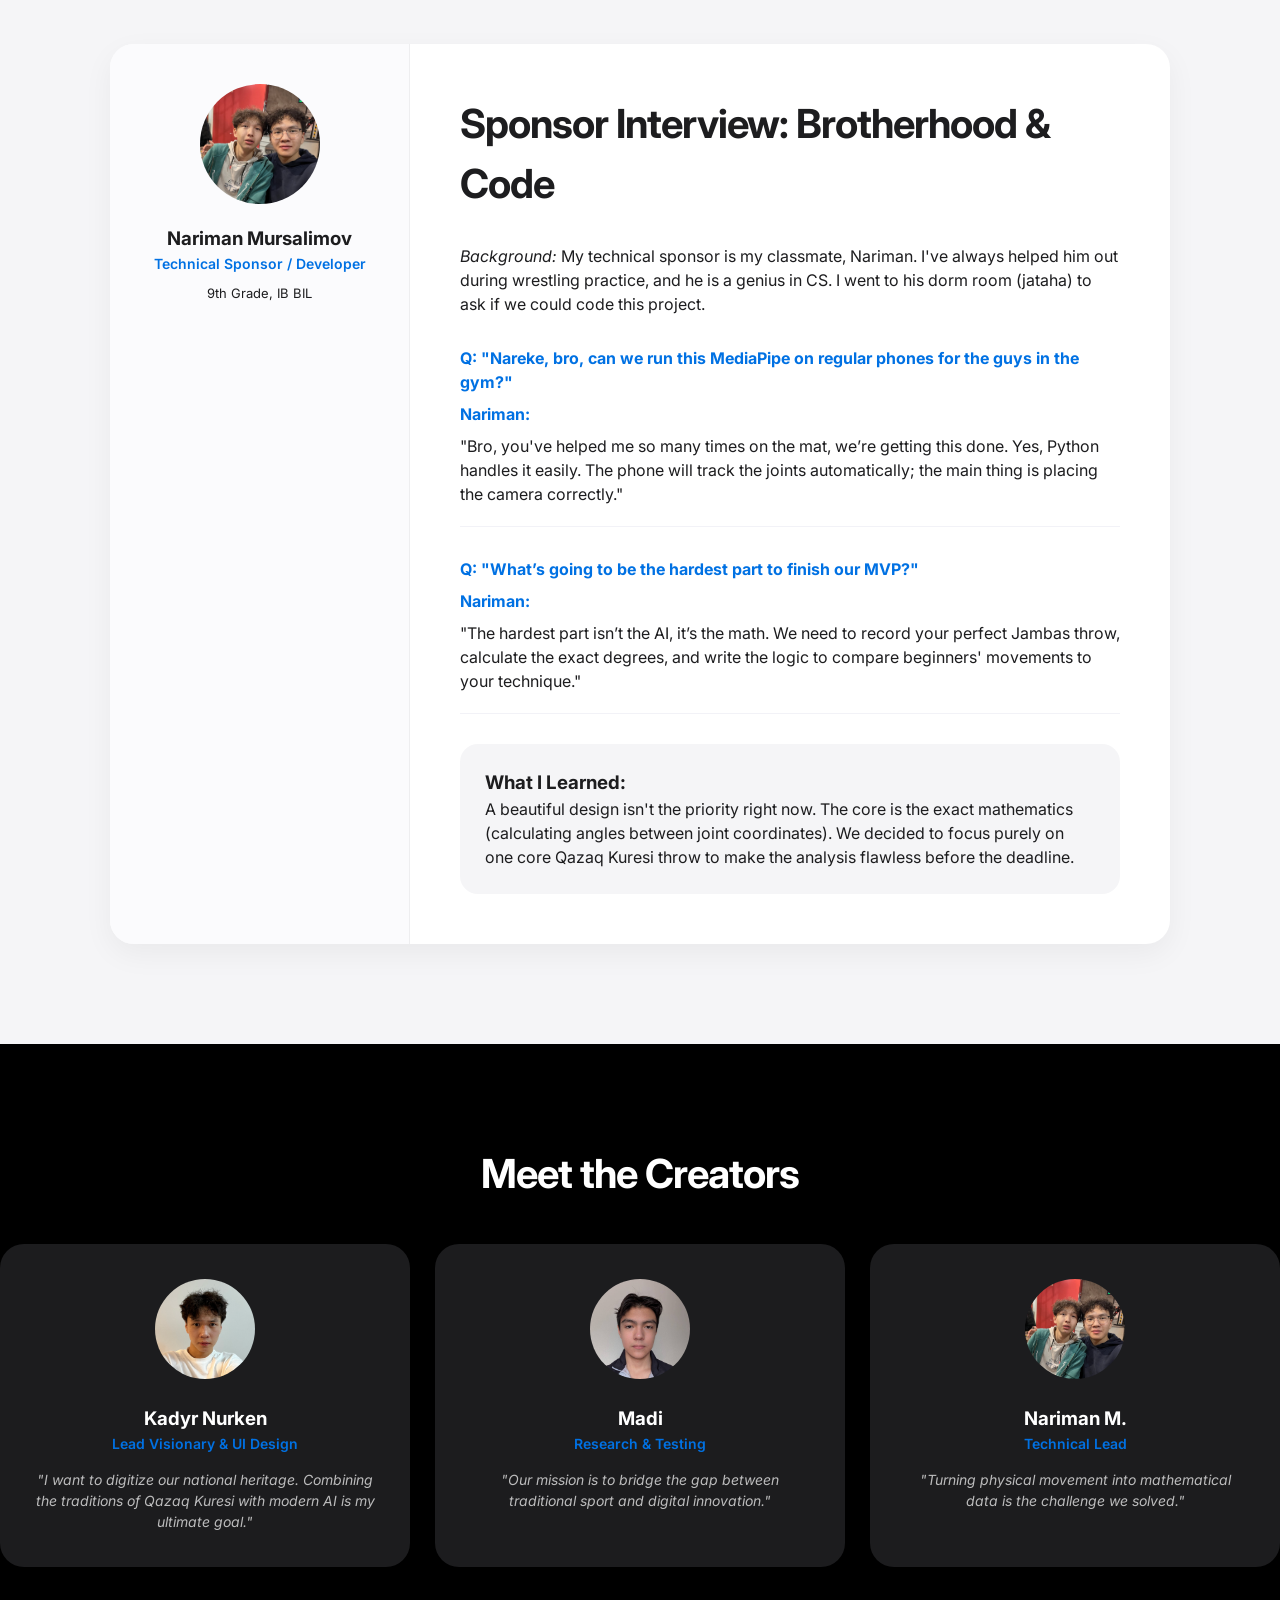
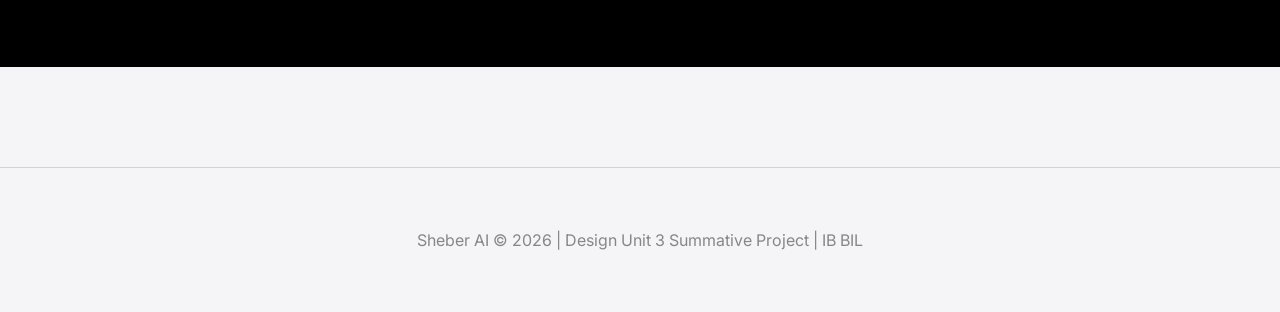
==== commit 9bf5be3b: "Update index.html" ====
--- a/index.html
+++ b/index.html
@@ -3,15 +3,15 @@
 <head>
     <meta charset="UTF-8">
     <meta name="viewport" content="width=device-width, initial-scale=1.0">
-    <title>Sheber AI | Tradition Meets Intelligence</title>
-    <link href="https://fonts.googleapis.com/css2?family=Inter:wght@300;500;700;900&family=Plus+Jakarta+Sans:wght@400;600;800&display=swap" rel="stylesheet">
+    <title>Sheber AI | Digitizing Qazaq Kuresi</title>
+    <link href="https://fonts.googleapis.com/css2?family=Inter:wght@300;400;600;800&display=swap" rel="stylesheet">
     <style>
         :root {
-            --bg: #f5f5f7;
-            --text: #1d1d1f;
-            --accent: #0071e3;
-            --glass: rgba(255, 255, 255, 0.72);
-            --card-radius: 28px;
+            --bg-color: #f5f5f7;
+            --text-color: #1d1d1f;
+            --accent-blue: #0071e3;
+            --glass-bg: rgba(255, 255, 255, 0.7);
+            --card-radius: 24px;
         }
 
         * {
@@ -22,170 +22,126 @@
         }
 
         body {
-            background-color: var(--bg);
-            color: var(--text);
+            background-color: var(--bg-color);
+            color: var(--text-color);
             line-height: 1.5;
-            overflow-x: hidden;
-        }
-
-        /* Навигация в стиле Apple */
+            -webkit-font-smoothing: antialiased;
+        }
+
+        /* Навигация Apple Style */
         .glass-nav {
             position: fixed;
             top: 0;
             width: 100%;
-            height: 48px;
-            background: var(--glass);
+            background: var(--glass-bg);
             backdrop-filter: blur(20px);
             -webkit-backdrop-filter: blur(20px);
+            border-bottom: 1px solid rgba(0,0,0,0.05);
             z-index: 1000;
-            border-bottom: 1px solid rgba(0,0,0,0.1);
         }
 
         .nav-content {
-            max-width: 1000px;
+            max-width: 1100px;
             margin: 0 auto;
+            padding: 12px 20px;
             display: flex;
             justify-content: space-between;
             align-items: center;
-            height: 100%;
-            padding: 0 20px;
-        }
-
-        .logo { font-weight: 700; letter-spacing: -0.5px; font-size: 18px; }
-        .logo span { color: var(--accent); }
+        }
+
+        .logo { font-weight: 700; font-size: 19px; letter-spacing: -0.5px; }
+        .logo span { color: var(--accent-blue); }
         .links a {
             text-decoration: none;
-            color: var(--text);
-            font-size: 12px;
-            margin-left: 25px;
-            opacity: 0.8;
+            color: var(--text-color);
+            font-size: 13px;
+            margin-left: 30px;
+            opacity: 0.7;
             transition: 0.3s;
         }
-        .links a:hover { opacity: 1; color: var(--accent); }
-
-        /* Hero Section - Эффект погружения */
-        header {
+        .links a:hover { opacity: 1; color: var(--accent-blue); }
+
+        /* Hero Section */
+        .hero-premium {
             height: 100vh;
             display: flex;
             align-items: center;
             justify-content: center;
             text-align: center;
+            position: relative;
             background: #000;
             color: white;
-            position: relative;
             overflow: hidden;
         }
 
         .hero-bg {
             position: absolute;
             top: 0; left: 0; width: 100%; height: 100%;
-            background-image: linear-gradient(rgba(0,0,0,0.3), rgba(0,0,0,0.7)), url('kazakh kuresi 1.jpg');
             background-size: cover;
             background-position: center;
-            transform: scale(1.05);
-            transition: 2s ease-out;
-        }
-
-        .hero-inner { position: relative; z-index: 10; max-width: 800px; padding: 20px; }
+            opacity: 0.6;
+        }
+
+        .hero-inner { position: relative; z-index: 5; padding: 20px; }
+        .badge { background: rgba(255,255,255,0.15); padding: 6px 16px; border-radius: 20px; font-size: 13px; font-weight: 500; }
         
-        h1 {
-            font-size: clamp(48px, 8vw, 88px);
-            font-weight: 900;
-            letter-spacing: -3px;
-            line-height: 0.9;
-            margin-bottom: 20px;
-        }
-
-        .gradient-text {
-            background: linear-gradient(180deg, #fff 30%, #ccc 100%);
-            -webkit-background-clip: text;
-            -webkit-text-fill-color: transparent;
-        }
-
-        .hero-inner p { font-size: 20px; opacity: 0.8; margin-bottom: 35px; font-weight: 400; }
-
-        .btn-main {
-            background: white;
-            color: black;
-            padding: 14px 28px;
-            border-radius: 980px;
-            text-decoration: none;
-            font-weight: 600;
-            transition: 0.3s;
-        }
-
-        .btn-main:hover { transform: scale(1.05); background: #f5f5f7; }
-
-        /* Секции */
-        section { padding: 120px 20px; max-width: 1200px; margin: 0 auto; }
-
-        .reveal { opacity: 0; transform: translateY(30px); transition: 1s all ease-out; }
+        h1 { font-size: clamp(40px, 8vw, 80px); font-weight: 800; letter-spacing: -2px; line-height: 1.1; margin: 20px 0; }
+        .gradient-text { background: linear-gradient(180deg, #fff 0%, #a1a1a6 100%); -webkit-background-clip: text; -webkit-text-fill-color: transparent; }
+
+        .btn-main { background: var(--accent-blue); color: white; padding: 14px 30px; border-radius: 980px; text-decoration: none; font-weight: 600; margin-right: 15px; display: inline-block; }
+        .btn-outline { border: 1px solid white; color: white; padding: 14px 30px; border-radius: 980px; text-decoration: none; font-weight: 600; display: inline-block; }
+
+        /* Секции общие */
+        section { padding: 100px 20px; max-width: 1100px; margin: 0 auto; }
+        .container { width: 100%; }
+        h2 { font-size: 40px; font-weight: 700; letter-spacing: -1px; margin-bottom: 30px; }
+        
+        /* Grid Problem/Solution */
+        .grid-main { display: grid; grid-template-columns: 1fr 1fr; gap: 60px; align-items: center; }
+        .text-block p { font-size: 19px; color: #6e6e73; margin-bottom: 20px; }
+        .image-block img { width: 100%; border-radius: var(--card-radius); box-shadow: 0 20px 40px rgba(0,0,0,0.1); }
+
+        /* Dark Section / Logic */
+        .dark-section { background: #000; color: white; max-width: 100%; padding: 100px 0; }
+        .white-text { color: white !important; }
+        .center { text-align: center; }
+        
+        .logic-steps { display: grid; grid-template-columns: repeat(3, 1fr); gap: 25px; margin-top: 50px; padding: 0 20px; max-width: 1100px; margin-left: auto; margin-right: auto;}
+        .l-card { background: #1c1c1e; padding: 40px; border-radius: var(--card-radius); transition: 0.3s; border: 1px solid #2c2c2e; }
+        .l-card:hover { transform: translateY(-5px); background: #2c2c2e; }
+        .step-num { color: var(--accent-blue); font-weight: 800; font-size: 14px; margin-bottom: 10px; }
+        .tech-img { width: 100%; border-radius: 12px; margin-top: 20px; }
+
+        /* Gallery */
+        .gallery-premium { display: grid; grid-template-columns: repeat(3, 1fr); gap: 20px; margin-top: 40px; }
+        .gallery-item img { width: 100%; border-radius: 18px; object-fit: cover; height: 250px; }
+        .main-p { grid-column: span 1; }
+
+        /* Sponsor Box (Interview) */
+        .sponsor-box { background: white; border-radius: var(--card-radius); display: grid; grid-template-columns: 300px 1fr; overflow: hidden; box-shadow: 0 10px 30px rgba(0,0,0,0.05); }
+        .sponsor-profile { background: #fbfbfd; padding: 40px; text-align: center; border-right: 1px solid rgba(0,0,0,0.05); }
+        .sponsor-profile img { width: 120px; height: 120px; border-radius: 50%; margin-bottom: 15px; object-fit: cover;}
+        .sponsor-text { padding: 50px; }
+        .qa-block { margin-top: 30px; border-bottom: 1px solid #f2f2f7; padding-bottom: 20px; }
+        .qa-block strong { color: var(--accent-blue); display: block; margin-bottom: 8px; }
+        .learned-block { background: #f5f5f7; padding: 25px; border-radius: 18px; margin-top: 30px; }
+
+        /* Team */
+        .team-grid { display: grid; grid-template-columns: repeat(3, 1fr); gap: 25px; margin-top: 40px; }
+        .team-card { background: #1c1c1e; padding: 35px; border-radius: var(--card-radius); text-align: center; }
+        .team-card img { width: 100px; height: 100px; border-radius: 50%; margin-bottom: 20px; object-fit: cover; }
+        .role { color: var(--accent-blue); font-weight: 600; font-size: 14px; margin-bottom: 10px; }
+        .motivation { font-style: italic; font-size: 14px; opacity: 0.7; margin-top: 15px; }
+
+        /* Animation */
+        .reveal { opacity: 0; transform: translateY(30px); transition: 1s ease; }
         .reveal.active { opacity: 1; transform: translateY(0); }
 
-        .grid-main {
-            display: grid;
-            grid-template-columns: 1fr 1fr;
-            gap: 60px;
-            align-items: center;
-        }
-
-        h2 { font-size: 48px; font-weight: 700; letter-spacing: -1.5px; margin-bottom: 20px; }
-        p { font-size: 19px; color: #6e6e73; margin-bottom: 15px; }
-
-        .image-block img {
-            width: 100%;
-            border-radius: var(--card-radius);
-            box-shadow: 0 20px 40px rgba(0,0,0,0.1);
-        }
-
-        /* Logic Cards - Glassmorphism */
-        .logic-grid {
-            display: grid;
-            grid-template-columns: repeat(auto-fit, minmax(250px, 1fr));
-            gap: 20px;
-            margin-top: 50px;
-        }
-
-        .l-card {
-            background: white;
-            padding: 40px;
-            border-radius: var(--card-radius);
-            transition: 0.5s;
-            border: 1px solid rgba(0,0,0,0.05);
-        }
-
-        .l-card:hover { transform: translateY(-10px); box-shadow: 0 30px 60px rgba(0,0,0,0.05); }
-
-        .step-num { color: var(--accent); font-weight: 800; font-size: 14px; margin-bottom: 10px; }
-
-        /* Team Section */
-        .team-grid {
-            display: grid;
-            grid-template-columns: repeat(3, 1fr);
-            gap: 30px;
-        }
-
-        .team-card {
-            background: #fff;
-            padding: 30px;
-            border-radius: var(--card-radius);
-            text-align: center;
-        }
-
-        .team-card img {
-            width: 120px;
-            height: 120px;
-            border-radius: 50%;
-            object-fit: cover;
-            margin-bottom: 20px;
-        }
-
-        footer { padding: 80px 20px; text-align: center; color: #86868b; font-size: 14px; }
+        footer { text-align: center; padding: 60px; color: #86868b; border-top: 1px solid #d2d2d7; margin-top: 100px; }
 
         @media (max-width: 768px) {
-            .grid-main, .team-grid { grid-template-columns: 1fr; }
-            h1 { font-size: 50px; }
-            h2 { font-size: 32px; }
+            .grid-main, .logic-steps, .gallery-premium, .sponsor-box, .team-grid { grid-template-columns: 1fr !important; }
+            h1 { font-size: 45px; }
         }
     </style>
 </head>
@@ -196,87 +152,146 @@
             <div class="logo">SHEBER<span>.AI</span></div>
             <div class="links">
                 <a href="#about">Mission</a>
-                <a href="#logic">Logic</a>
+                <a href="#logic">How it Works</a>
+                <a href="#prototype">Prototypes</a>
+                <a href="#sponsor">Interview</a>
                 <a href="#authors">Team</a>
             </div>
         </div>
     </nav>
 
-    <header>
-        <div class="hero-bg"></div>
+    <header class="hero-premium">
+        <div class="hero-bg" style="background-image: url('kazakh kuresi 1.jpg');"></div>
         <div class="hero-inner">
-            <h1 class="gradient-text">Future of<br>Qazaq Kuresi.</h1>
-            <p>A minimalist AI coach built for tradition.</p>
-            <a href="#logic" class="btn-main">Experience the Tech</a>
+            <span class="badge">Preserving Tradition with Tech</span>
+            <h1 class="gradient-text">DIGITIZING<br>QAZAQ KURESI.</h1>
+            <p>The world's first AI-powered pocket coach for traditional martial arts.</p>
+            <div class="hero-cta">
+                <a href="#logic" class="btn-main">See the Tech</a>
+                <a href="https://github.com/kadurnurken-maker/sheber-ai" class="btn-outline">GitHub Repo</a>
+            </div>
         </div>
     </header>
 
     <section id="about" class="reveal">
-        <div class="grid-main">
+        <div class="container grid-main">
             <div class="text-block">
-                <h2>Tradition meets Code.</h2>
-                <p>We are creating a <strong>digital eye</strong> for wrestlers. Sheber AI uses computer vision to track movements on the tatami, providing instant feedback like a professional coach.</p>
-                <p>Our project aims to make training safer and more accessible for every village and school in Kazakhstan.</p>
+                <h2 style="font-size: 16px; color: var(--accent-blue); text-transform: uppercase;">The Problem & Solution</h2>
+                <h2>Engineering the Perfect Throw</h2>
+                <p><strong>What it is:</strong> Sheber AI is a mobile application that acts as your personal digital Sensei for Qazaq Kuresi.</p>
+                <p><strong>The Problem:</strong> Beginners often struggle with the exact biomechanics of traditional throws (like Jambas). Incorrect technique leads to bad muscle memory and injuries.</p>
+                <p><strong>Why it matters:</strong> In wrestling, millimeters and precise angles define the winner. We want to make elite-level coaching accessible to everyone, even in remote villages.</p>
             </div>
             <div class="image-block">
-                <img src="IMG_4762.JPG" alt="Training">
-            </div>
-        </div>
-    </section>
-
-    <section id="logic" class="reveal">
-        <h2 style="text-align: center; margin-bottom: 60px;">The Engineering.</h2>
-        <div class="logic-grid">
-            <div class="l-card">
-                <div class="step-num">STEP 01</div>
-                <h3>Capture</h3>
-                <p>A simple smartphone camera records the throw from a side view.</p>
-            </div>
-            <div class="l-card">
-                <div class="step-num">STEP 02</div>
-                <h3>Analyze</h3>
-                <p>MediaPipe extracts 33 key skeleton points in real-time 3D space.</p>
-            </div>
-            <div class="l-card">
-                <div class="step-num">STEP 03</div>
-                <h3>Evaluate</h3>
-                <p>Python algorithms calculate joint angles and compare them to the gold standard.</p>
-            </div>
-            <div class="l-card">
-                <div class="step-num">STEP 04</div>
-                <h3>Feedback</h3>
-                <p>If the hip or back angle is off, the system alerts the wrestler instantly.</p>
-            </div>
-        </div>
-    </section>
-
-    <section id="authors" class="reveal">
-        <h2 style="text-align: center; margin-bottom: 50px;">The Team.</h2>
-        <div class="team-grid">
-            <div class="team-card">
-                <img src="IMG_4383.jpg" alt="Kadyr">
-                <h3>Kadyr Nurken</h3>
-                <p>Lead & UI Design</p>
-            </div>
-            <div class="team-card">
-                <img src="IMG_3914.JPG" alt="Nariman">
-                <h3>Nariman M.</h3>
-                <p>Technical Lead</p>
-            </div>
-            <div class="team-card">
-                <img src="IMG_6C34CCD4B9FD-4.jpeg" alt="Madi">
-                <h3>Madi</h3>
-                <p>Research & Testing</p>
+                <img src="IMG_4762.JPG" alt="Training Process on Tatami">
+            </div>
+        </div>
+    </section>
+
+    <section id="logic" class="dark-section">
+        <div class="container">
+            <h2 class="center white-text">System Logic & Technology</h2>
+            <p class="center white-text" style="opacity: 0.6;">Powered by Python & MediaPipe Computer Vision</p>
+            
+            <div class="logic-steps">
+                <div class="l-card reveal">
+                    <div class="step-num">01</div>
+                    <h3>Pose Detection</h3>
+                    <p>The smartphone camera captures the throw at 60 FPS. MediaPipe Pose extracts 33 3D landmarks of the human body.</p>
+                    <img src="IMG_4757.jpg" alt="AI Tracking" class="tech-img">
+                </div>
+                <div class="l-card reveal">
+                    <div class="step-num">02</div>
+                    <h3>Math & Angles</h3>
+                    <p>Our Python logic calculates the exact degrees in the knees, hips, and back, comparing them to the "Gold Standard" of a professional Paluan.</p>
+                    <img src="IMG_4758.jpg" alt="Angle Math" class="tech-img">
+                </div>
+                <div class="l-card reveal">
+                    <div class="step-num">03</div>
+                    <h3>Instant Feedback</h3>
+                    <p>If the back is bent incorrectly, the screen flashes red and provides voice feedback to correct the posture immediately.</p>
+                    <img src="IMG_4760.jpg" alt="Instant Feedback UI" class="tech-img">
+                </div>
+            </div>
+        </div>
+    </section>
+
+    <section id="prototype" class="reveal">
+        <div class="container">
+            <h2 class="center">From Notebooks to UI</h2>
+            <p class="center" style="color: #86868b; margin-bottom: 30px;">Final sketches and digital prototypes of Sheber AI.</p>
+            <div class="gallery-premium">
+                <div class="gallery-item main-p"><img src="IMG_4759.jpg" alt="Final UI App Design"></div>
+                <div class="gallery-item"><img src="IMG_4763.jpg" alt="Initial Concept Sketch"></div>
+                <div class="gallery-item"><img src="IMG_4760.jpg" alt="Feedback Screen Sketch"></div>
+            </div>
+        </div>
+    </section>
+
+    <section id="sponsor" class="reveal">
+        <div class="container">
+            <div class="sponsor-box">
+                <div class="sponsor-profile">
+                    <img src="IMG_3914.JPG" alt="Nariman Mursalimov">
+                    <h3>Nariman Mursalimov</h3>
+                    <p class="role">Technical Sponsor / Developer</p>
+                    <p style="font-size: 13px;">9th Grade, IB BIL</p>
+                </div>
+                <div class="sponsor-text">
+                    <h2>Sponsor Interview: Brotherhood & Code</h2>
+                    <p><em>Background:</em> My technical sponsor is my classmate, Nariman. I've always helped him out during wrestling practice, and he is a genius in CS. I went to his dorm room (jataha) to ask if we could code this project.</p>
+                    
+                    <div class="qa-block">
+                        <p><strong>Q: "Nareke, bro, can we run this MediaPipe on regular phones for the guys in the gym?"</strong></p>
+                        <p><strong>Nariman:</strong> "Bro, you've helped me so many times on the mat, we’re getting this done. Yes, Python handles it easily. The phone will track the joints automatically; the main thing is placing the camera correctly."</p>
+                    </div>
+                    
+                    <div class="qa-block">
+                        <p><strong>Q: "What’s going to be the hardest part to finish our MVP?"</strong></p>
+                        <p><strong>Nariman:</strong> "The hardest part isn’t the AI, it’s the math. We need to record your perfect Jambas throw, calculate the exact degrees, and write the logic to compare beginners' movements to your technique."</p>
+                    </div>
+
+                    <div class="learned-block">
+                        <h3>What I Learned:</h3>
+                        <p>A beautiful design isn't the priority right now. The core is the exact mathematics (calculating angles between joint coordinates). We decided to focus purely on one core Qazaq Kuresi throw to make the analysis flawless before the deadline.</p>
+                    </div>
+                </div>
+            </div>
+        </div>
+    </section>
+
+    <section id="authors" class="dark-section">
+        <div class="container">
+            <h2 class="center white-text">Meet the Creators</h2>
+            <div class="team-grid">
+                <div class="team-card reveal">
+                    <img src="IMG_4383.jpg" alt="Author">
+                    <h3>Kadyr Nurken</h3>
+                    <p class="role">Lead Visionary & UI Design</p>
+                    <p class="motivation">"I want to digitize our national heritage. Combining the traditions of Qazaq Kuresi with modern AI is my ultimate goal."</p>
+                </div>
+                <div class="team-card reveal">
+                    <img src="IMG_6C34CCD4B9FD-4.jpeg" alt="Author">
+                    <h3>Madi</h3>
+                    <p class="role">Research & Testing</p>
+                    <p class="motivation">"Our mission is to bridge the gap between traditional sport and digital innovation."</p>
+                </div>
+                <div class="team-card reveal">
+                    <img src="IMG_3914.JPG" alt="Sponsor">
+                    <h3>Nariman M.</h3>
+                    <p class="role">Technical Lead</p>
+                    <p class="motivation">"Turning physical movement into mathematical data is the challenge we solved."</p>
+                </div>
             </div>
         </div>
     </section>
 
     <footer>
-        <p>Sheber AI © 2026 | Built with focus at IB BIL</p>
+        <p>Sheber AI © 2026 | Design Unit 3 Summative Project | IB BIL</p>
     </footer>
 
     <script>
-        // Анимация появления при скролле
+        // Анимация при скролле
         const observer = new IntersectionObserver((entries) => {
             entries.forEach(entry => {
                 if (entry.isIntersecting) {
@@ -286,11 +301,6 @@
         }, { threshold: 0.1 });
         
         document.querySelectorAll('.reveal').forEach(el => observer.observe(el));
-
-        // Эффект зума при загрузке
-        window.addEventListener('load', () => {
-            document.querySelector('.hero-bg').style.transform = 'scale(1)';
-        });
     </script>
 </body>
 </html>
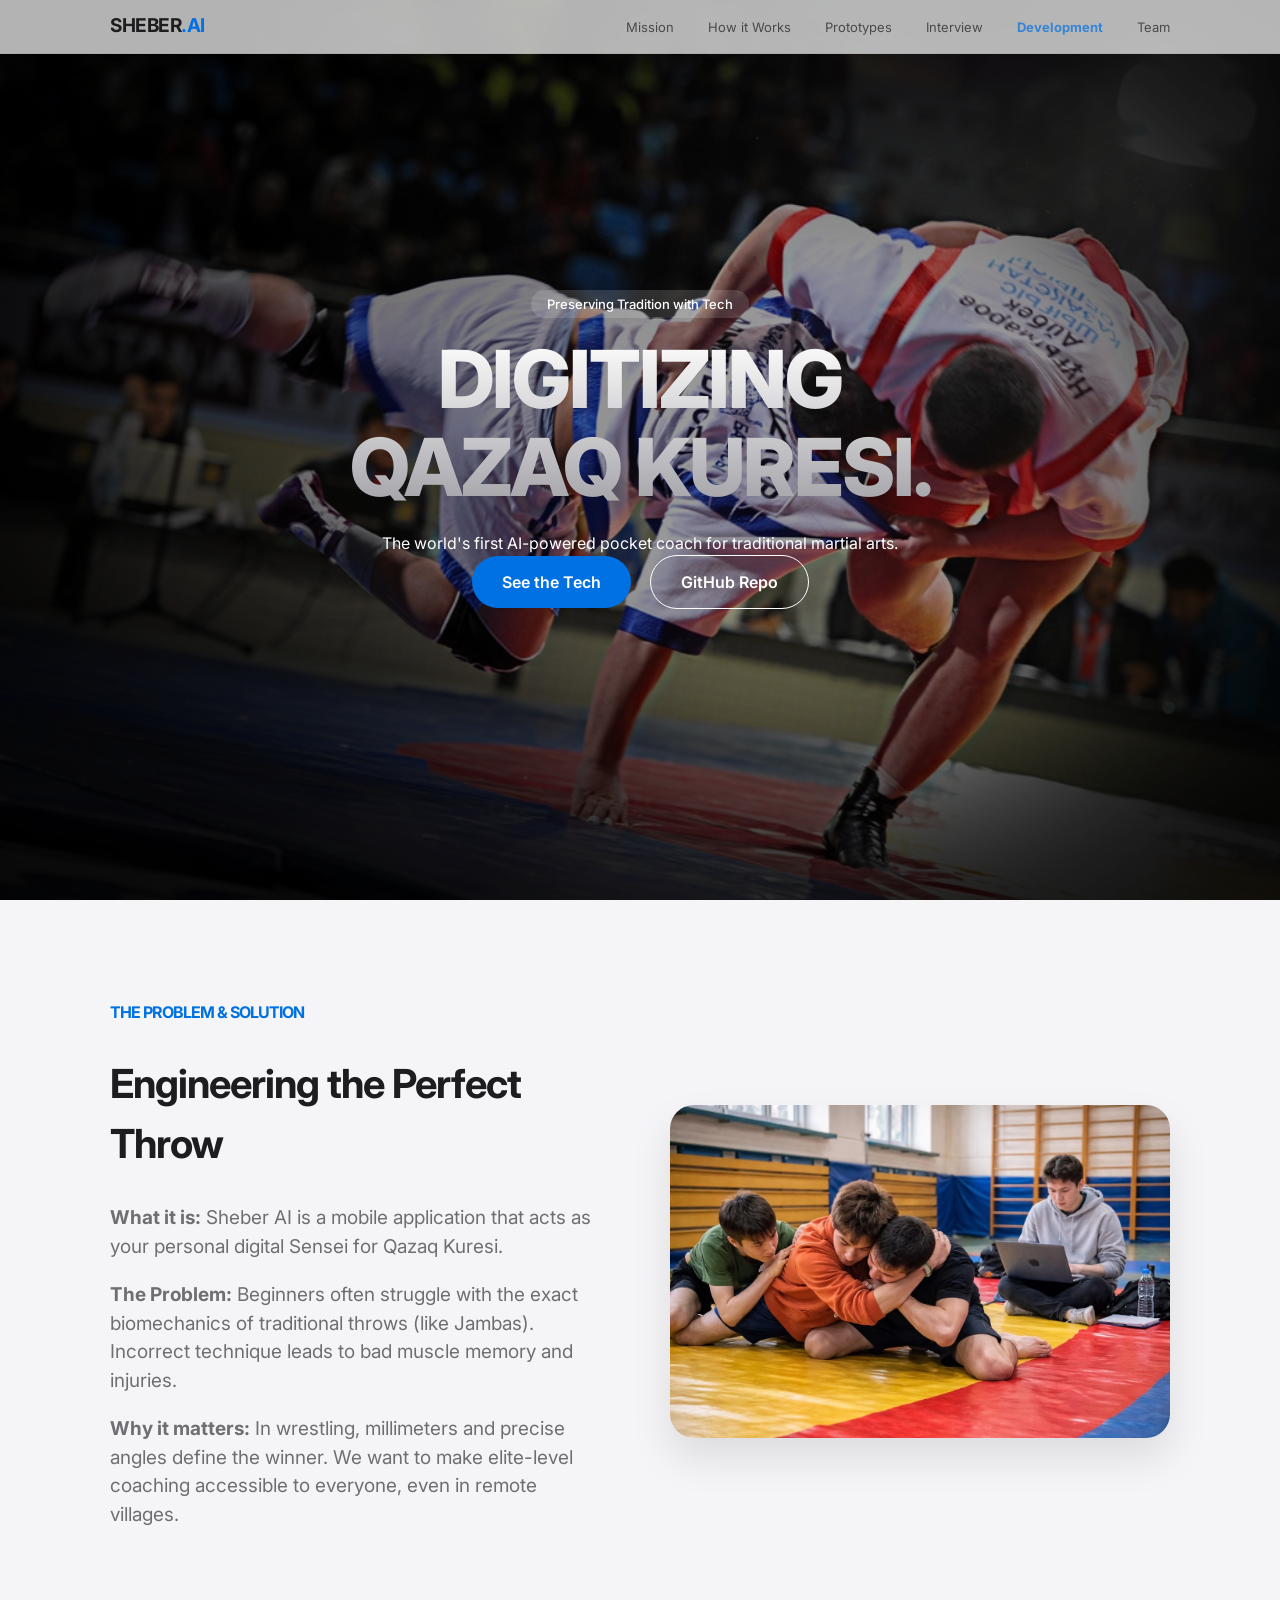
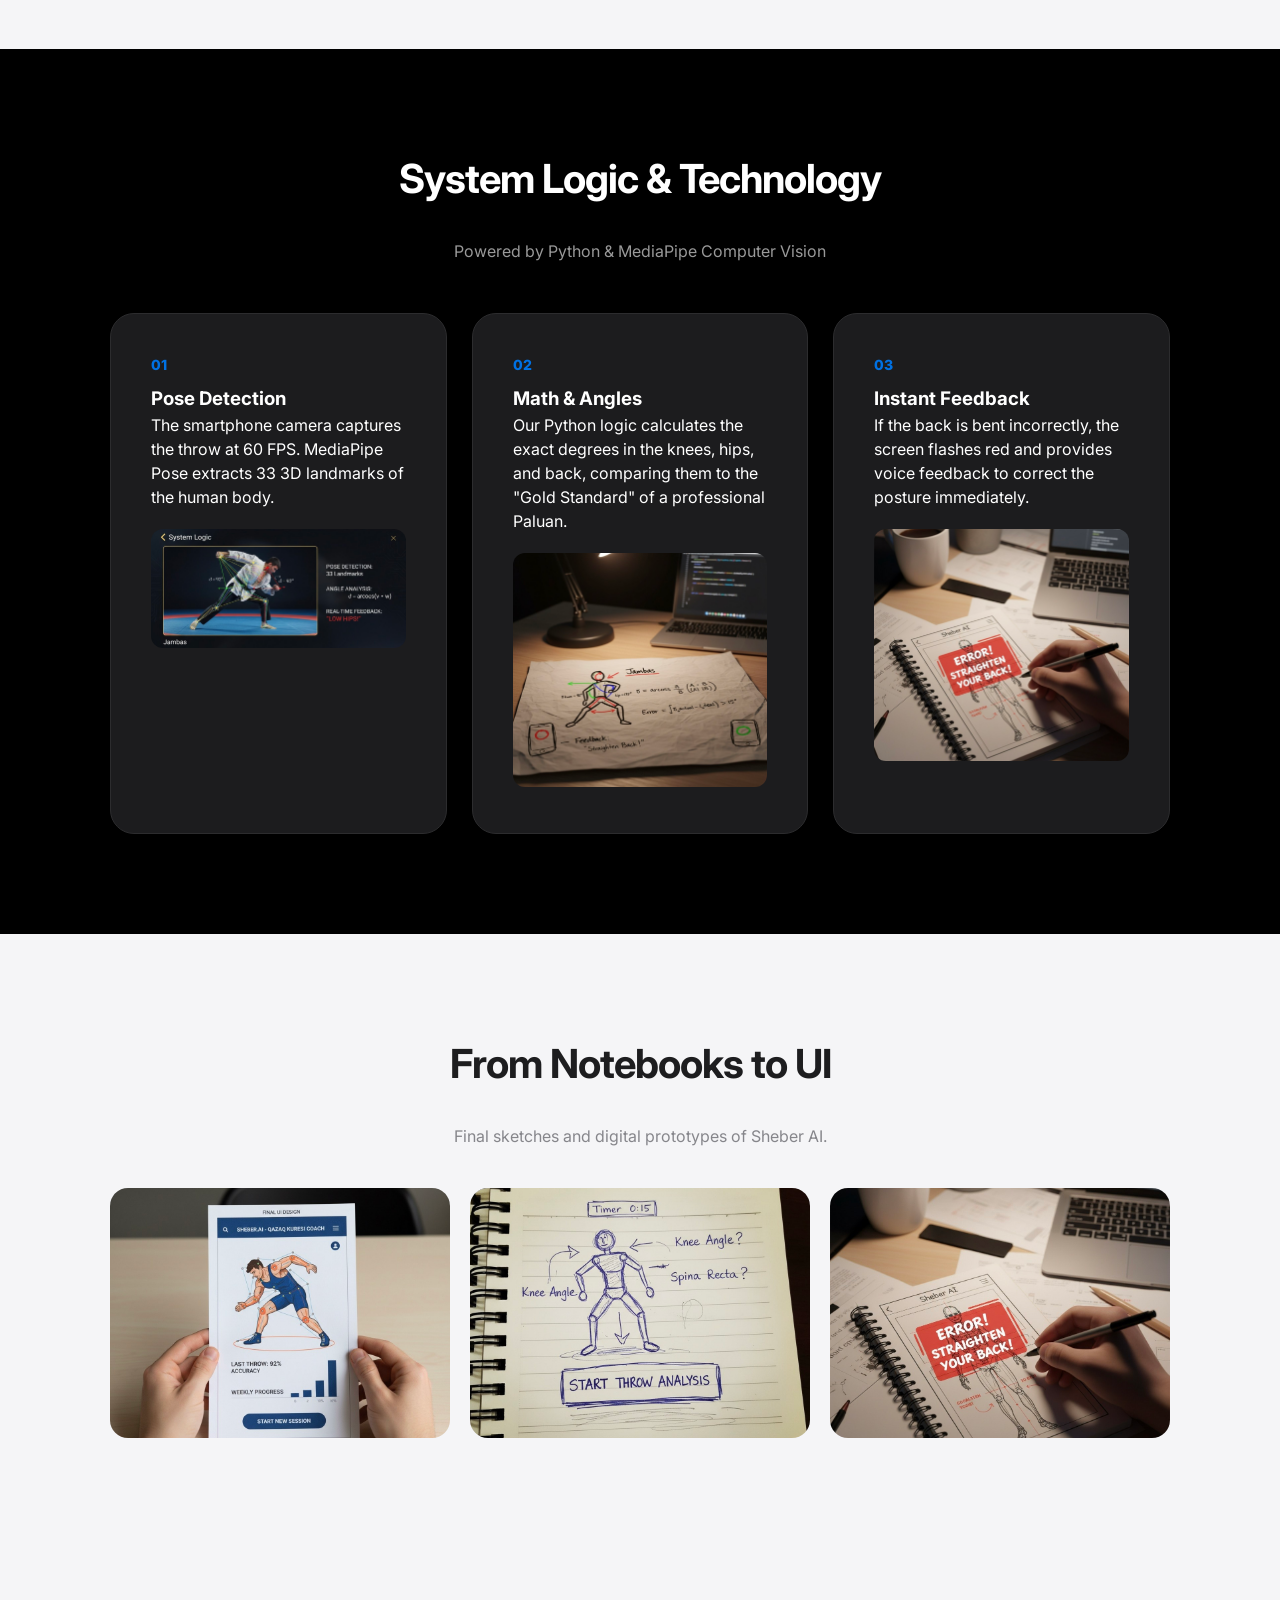
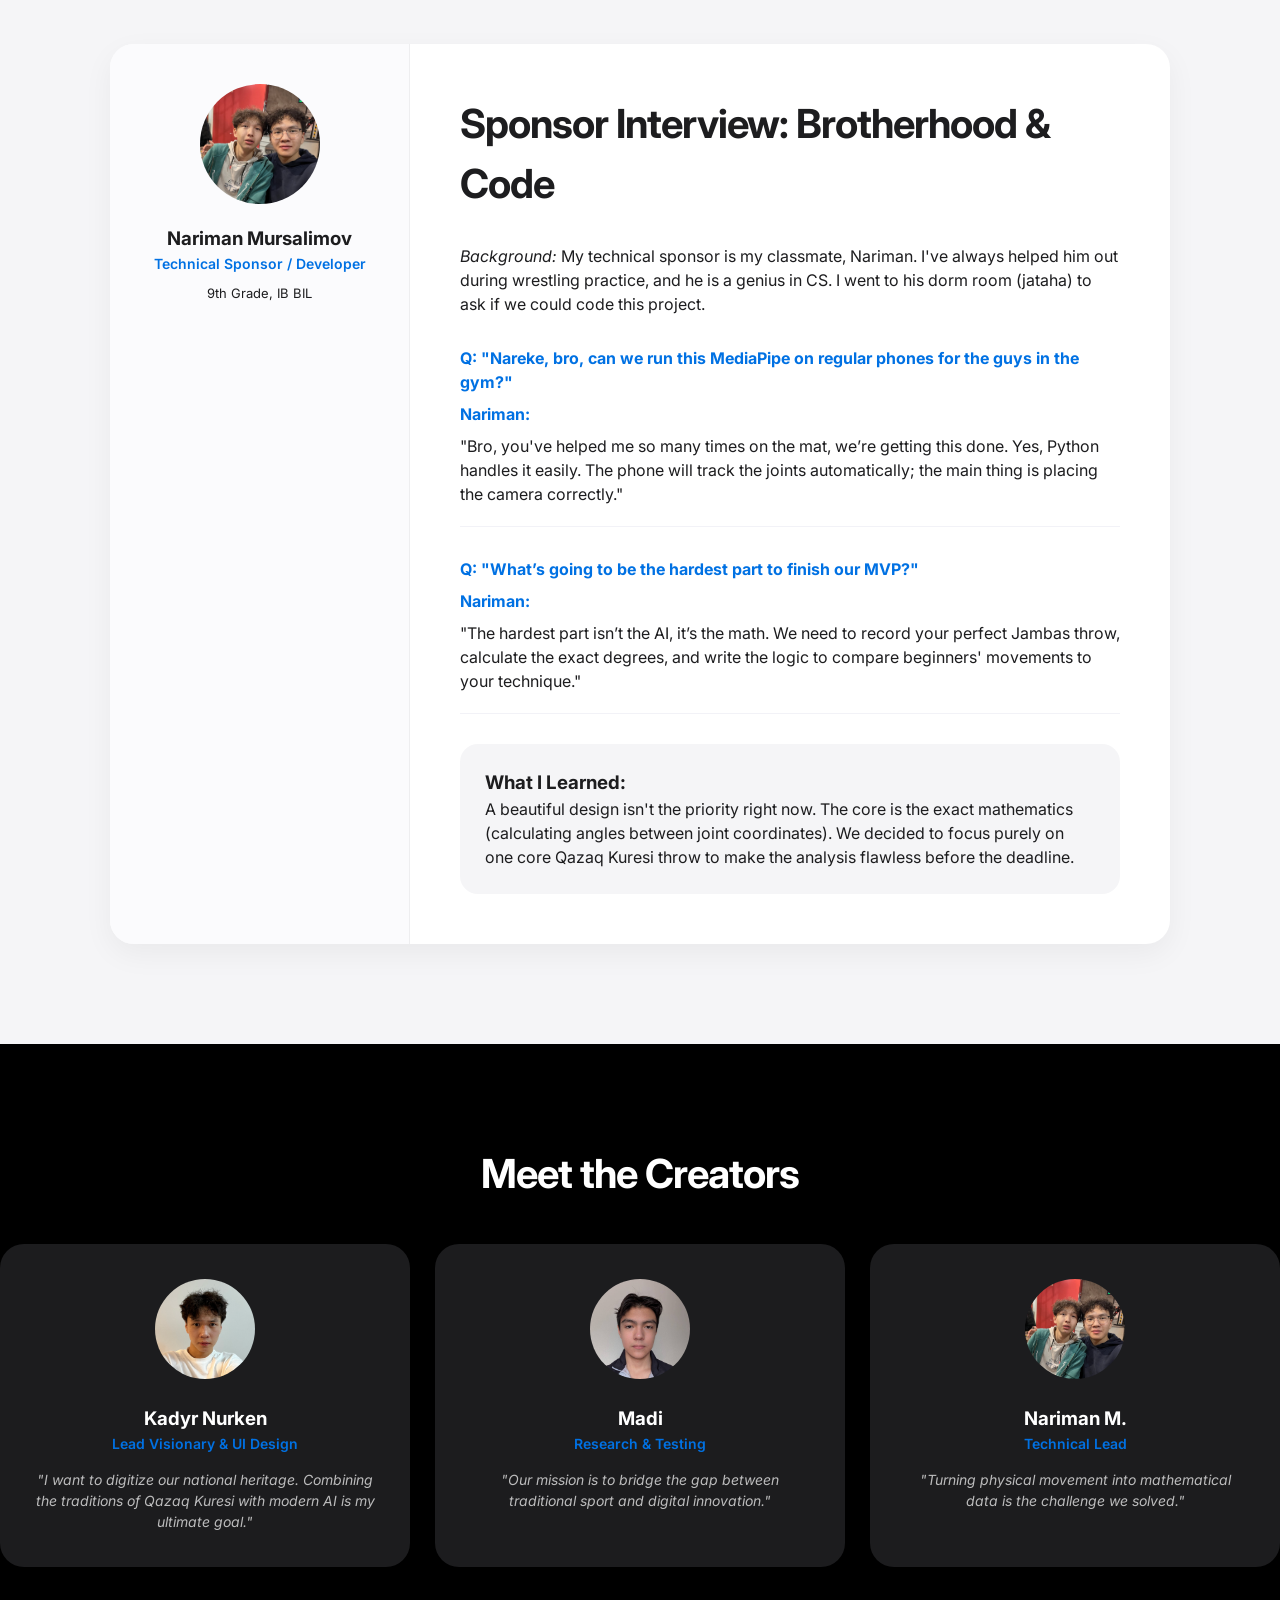
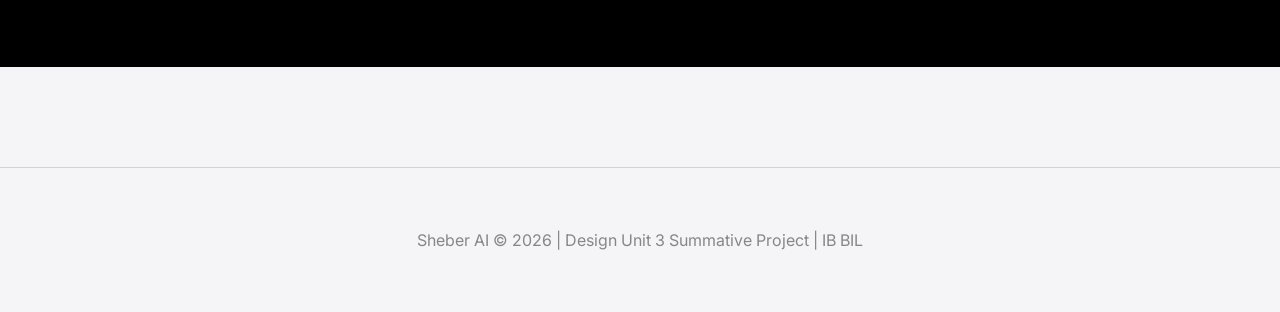
==== commit 70eb25d7: "Refactor navigation links in index.html" ====
--- a/index.html
+++ b/index.html
@@ -150,13 +150,13 @@
     <nav class="glass-nav">
         <div class="nav-content">
             <div class="logo">SHEBER<span>.AI</span></div>
-            <div class="links">
-                <a href="#about">Mission</a>
-                <a href="#logic">How it Works</a>
-                <a href="#prototype">Prototypes</a>
-                <a href="#sponsor">Interview</a>
-                <a href="#authors">Team</a>
-            </div>
+           <div class="links">
+    <a href="#about">Mission</a>
+    <a href="#logic">How it Works</a>
+    <a href="#prototype">Prototypes</a>
+    <a href="#sponsor">Interview</a>
+    <a href="process.html" style="font-weight: bold; color: var(--accent-blue);">Development</a> <a href="#authors">Team</a>
+</div>
         </div>
     </nav>
 
